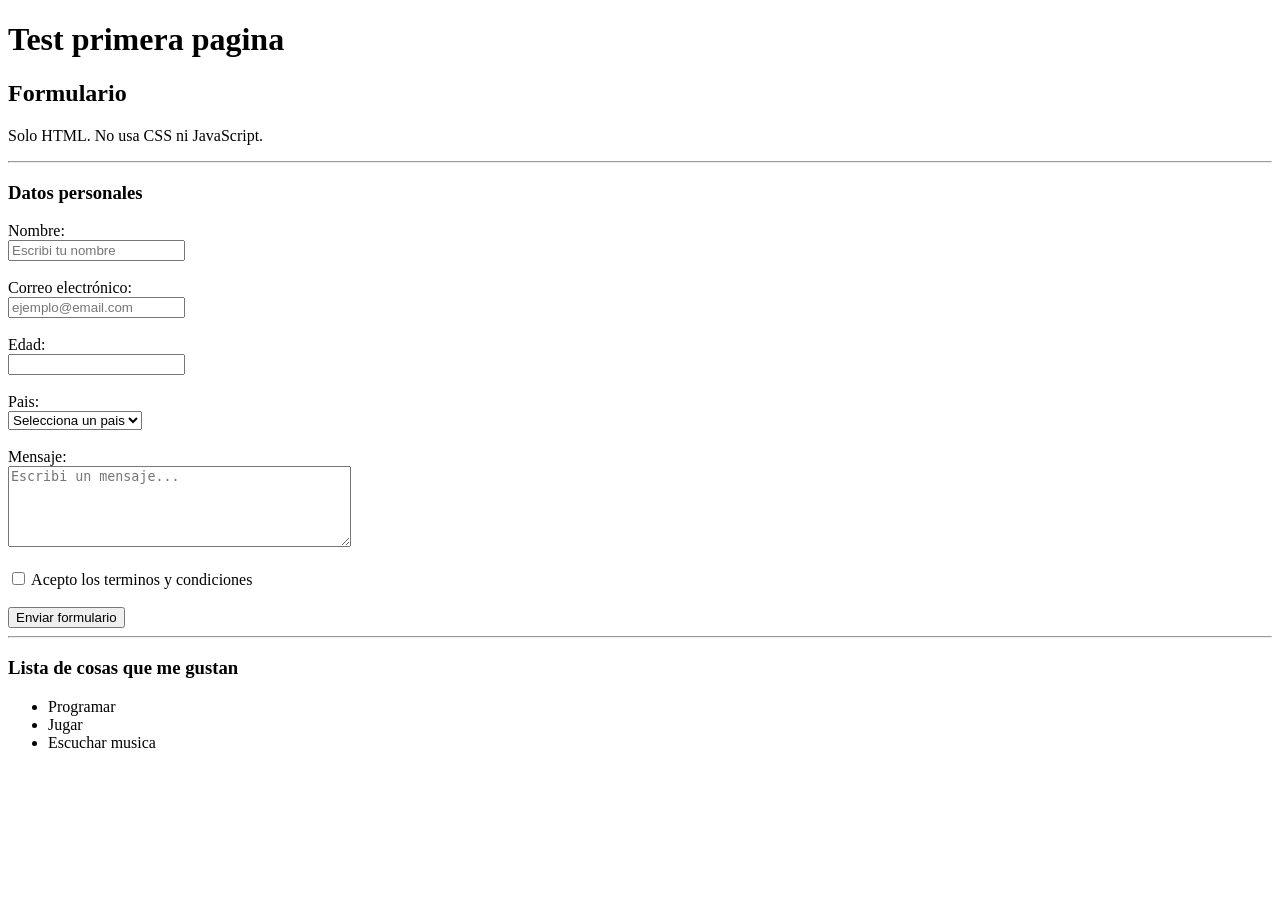
==== index.html @ bd09adb6 "add index.html" ====
<!DOCTYPE html>
<html lang="es">
<head>
    <meta charset="UTF-8">
    <title>Mi pagina HTML</title>
</head>

<body>

    <h1>Test primera pagina</h1>

    <h2>Formulario</h2>

    <p>
        Solo HTML.
        No usa CSS ni JavaScript.
    </p>

    <hr>

    <h3>Datos personales</h3>

    <form>

        <label for="nombre">Nombre:</label>
        <br>
        <input type="text" id="nombre" name="nombre" placeholder="Escribi tu nombre">

        <br><br>

        <label for="email">Correo electrónico:</label>
        <br>
        <input type="email" id="email" name="email" placeholder="ejemplo@email.com">

        <br><br>

        <label for="edad">Edad:</label>
        <br>
        <input type="number" id="edad" name="edad">

        <br><br>

        <label for="pais">Pais:</label>
        <br>
        <select id="pais" name="pais">
            <option value="">Selecciona un pais</option>
            <option value="argentina">Argentina</option>
            <option value="uruguay">Uruguay</option>
            <option value="chile">Chile</option>
            <option value="brasil">Brasil</option>
        </select>

        <br><br>

        <label for="mensaje">Mensaje:</label>
        <br>
        <textarea id="mensaje" name="mensaje" rows="5" cols="40"
                  placeholder="Escribi un mensaje..."></textarea>

        <br><br>

        <label>
            <input type="checkbox" name="terminos">
            Acepto los terminos y condiciones
        </label>

        <br><br>

        <button type="submit">Enviar formulario</button>

    </form>

    <hr>

    <h3>Lista de cosas que me gustan</h3>

    <ul>
        <li>Programar</li>
        <li>Jugar</li>
        <li>Escuchar musica</li>
    </ul>

</body>
</html>
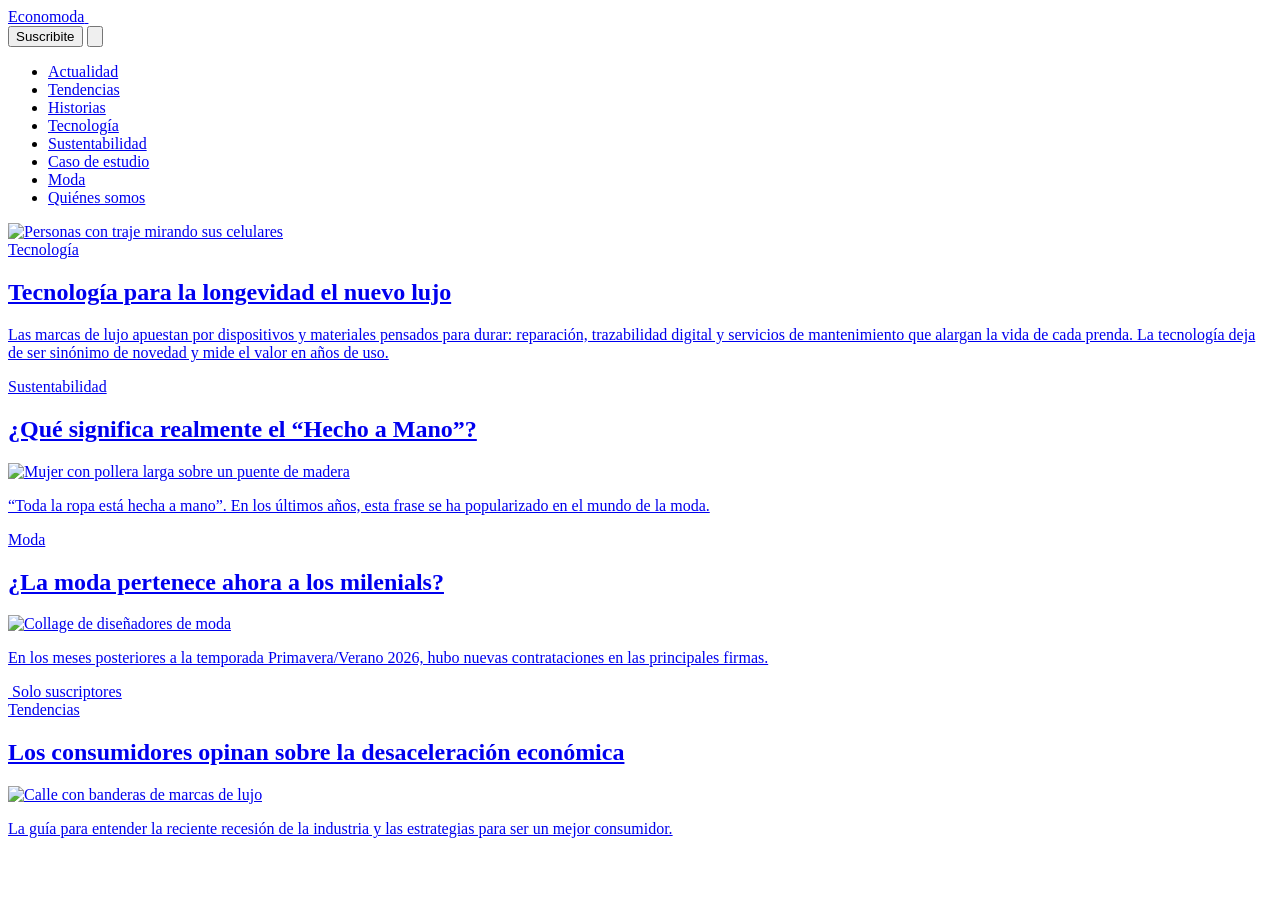
==== commit a7b42b46: "Update index.html" ====
--- a/index.html
+++ b/index.html
@@ -1,84 +1,171 @@
 <!DOCTYPE html>
 <html lang="es">
 <head>
-    <meta charset="UTF-8">
-    <title>Mi pagina HTML</title>
+  <!-- ============================================================
+       CONFIGURACIÓN BÁSICA DE LA PÁGINA
+       ============================================================ -->
+  <meta charset="UTF-8">
+  <!-- Este meta es CLAVE para que la versión mobile se vea bien -->
+  <meta name="viewport" content="width=device-width, initial-scale=1.0">
+  <title>Economoda</title>
+
+  <!-- Tipografía Poppins (Google Fonts): 400 regular, 600 semibold, 700 bold -->
+  <link rel="preconnect" href="https://fonts.googleapis.com">
+  <link rel="preconnect" href="https://fonts.gstatic.com" crossorigin>
+  <link href="https://fonts.googleapis.com/css2?family=Poppins:wght@400;600;700&display=swap" rel="stylesheet">
+
+  <!-- Hoja de estilos -->
+  <link rel="stylesheet" href="css/styles.css">
 </head>
-
 <body>
 
-    <h1>Test primera pagina</h1>
+  <!-- Contenedor general: en desktop se centra y limita el ancho -->
+  <div class="pagina">
 
-    <h2>Formulario</h2>
+    <!-- ============================================================
+         1. HEADER (logo + botón Suscribite + ícono de usuario)
+         ============================================================ -->
+    <header class="header">
+      <!-- Logo: texto "Economoda" + ícono del logo -->
+      <a href="#" class="logo" aria-label="Economoda, ir al inicio">
+        <span class="logo__texto">Economoda</span>
+        <img class="logo__icono" src="img/logo-grande-blanco.png" alt="">
+      </a>
 
-    <p>
-        Solo HTML.
-        No usa CSS ni JavaScript.
-    </p>
+      <!-- Acciones de la derecha: suscripción y perfil -->
+      <div class="header__acciones">
+        <button class="boton-suscribite" type="button" data-abrir-modal>Suscribite</button>
+        <button class="boton-usuario" type="button" aria-label="Mi cuenta" data-abrir-modal>
+          <img src="img/persona.png" alt="">
+        </button>
+      </div>
+    </header>
 
-    <hr>
+    <!-- ============================================================
+         2. NAVEGACIÓN (menú de secciones)
+         En mobile se desplaza horizontalmente; en desktop se reparte.
+         ============================================================ -->
+    <nav class="menu" aria-label="Secciones">
+      <ul class="menu__lista">
+        <li><a href="#" class="menu__link menu__link--activo">Actualidad</a></li>
+        <li><a href="#" class="menu__link">Tendencias</a></li>
+        <li><a href="#" class="menu__link">Historias</a></li>
+        <li><a href="#" class="menu__link">Tecnología</a></li>
+        <li><a href="#" class="menu__link">Sustentabilidad</a></li>
+        <li><a href="#" class="menu__link">Caso de estudio</a></li>
+        <li><a href="#" class="menu__link">Moda</a></li>
+        <li><a href="#" class="menu__link">Quiénes somos</a></li>
+      </ul>
+    </nav>
 
-    <h3>Datos personales</h3>
+    <!-- ============================================================
+         3. CONTENIDO PRINCIPAL
+         Mobile: nota principal arriba y notas apiladas debajo.
+         Desktop: nota principal a la izquierda, notas a la derecha.
+         ============================================================ -->
+    <main class="contenido">
 
-    <form>
+      <!-- ---------- 3.1 NOTA PRINCIPAL (portada) ---------- -->
+      <article class="portada">
+        <a href="#" class="portada__enlace">
+          <img class="portada__foto" src="img/foto-portada-principal.jpg"
+               alt="Personas con traje mirando sus celulares">
 
-        <label for="nombre">Nombre:</label>
-        <br>
-        <input type="text" id="nombre" name="nombre" placeholder="Escribi tu nombre">
+          <!-- Texto de la nota principal (en mobile va SOBRE la foto) -->
+          <div class="portada__texto">
+            <span class="portada__seccion">Tecnología</span>
+            <h1 class="portada__titulo">Tecnología para la longevidad el nuevo lujo</h1>
+            <!-- Párrafo: máximo 4 líneas (se ve solo en desktop) -->
+            <p class="parrafo">
+              Las marcas de lujo apuestan por dispositivos y materiales pensados para durar:
+              reparación, trazabilidad digital y servicios de mantenimiento que alargan la vida
+              de cada prenda. La tecnología deja de ser sinónimo de novedad y mide el valor
+              en años de uso.
+            </p>
+          </div>
+        </a>
+      </article>
 
-        <br><br>
+      <!-- ---------- 3.2 LISTA DE NOTAS ---------- -->
+      <section class="notas" aria-label="Más notas">
 
-        <label for="email">Correo electrónico:</label>
-        <br>
-        <input type="email" id="email" name="email" placeholder="ejemplo@email.com">
+        <!-- Nota 1 -->
+        <article class="nota">
+          <a href="#" class="nota__enlace">
+            <span class="nota__seccion">Sustentabilidad</span>
+            <h2 class="nota__titulo">¿Qué significa realmente el “Hecho a Mano”?</h2>
+            <div class="nota__cuerpo">
+              <img class="nota__foto" src="img/foto-nota1.jpg" alt="Mujer con pollera larga sobre un puente de madera">
+              <!-- Bajada: 3 líneas -->
+              <p class="bajada">
+                “Toda la ropa está hecha a mano”. En los últimos años, esta frase se ha
+                popularizado en el mundo de la moda.
+              </p>
+            </div>
+          </a>
+        </article>
 
-        <br><br>
+        <!-- Nota 2 (exclusiva para suscriptores) -->
+        <article class="nota nota--premium">
+          <a href="#" class="nota__enlace" data-nota-premium>
+            <span class="nota__seccion">Moda</span>
+            <h2 class="nota__titulo">¿La moda pertenece ahora a los milenials?</h2>
+            <div class="nota__cuerpo">
+              <img class="nota__foto" src="img/foto-nota2.jpg" alt="Collage de diseñadores de moda">
+              <p class="bajada">
+                En los meses posteriores a la temporada Primavera/Verano 2026, hubo nuevas
+                contrataciones en las principales firmas.
+              </p>
+            </div>
+            <!-- Etiqueta "Solo suscriptores" con estrella -->
+            <span class="etiqueta-premium">
+              <img src="img/estrella-suscripcion.png" alt="">
+              Solo suscriptores
+            </span>
+          </a>
+        </article>
 
-        <label for="edad">Edad:</label>
-        <br>
-        <input type="number" id="edad" name="edad">
+        <!-- Nota 3 -->
+        <article class="nota">
+          <a href="#" class="nota__enlace">
+            <span class="nota__seccion">Tendencias</span>
+            <h2 class="nota__titulo">Los consumidores opinan sobre la desaceleración económica</h2>
+            <div class="nota__cuerpo">
+              <img class="nota__foto" src="img/foto-nota3.jpg" alt="Calle con banderas de marcas de lujo">
+              <p class="bajada">
+                La guía para entender la reciente recesión de la industria y las estrategias
+                para ser un mejor consumidor.
+              </p>
+            </div>
+          </a>
+        </article>
 
-        <br><br>
+        <!-- Publicidad (opcional: se puede borrar este bloque) 
+        <aside class="publicidad" aria-label="Publicidad">
+          <span class="publicidad__etiqueta">Publicidad</span>
+          <img src="img/publicidad1.png" alt="Publicidad: BAFWEEK, Buenos Aires Fashion Week">
+        </aside> -->
 
-        <label for="pais">Pais:</label>
-        <br>
-        <select id="pais" name="pais">
-            <option value="">Selecciona un pais</option>
-            <option value="argentina">Argentina</option>
-            <option value="uruguay">Uruguay</option>
-            <option value="chile">Chile</option>
-            <option value="brasil">Brasil</option>
-        </select>
+      </section>
+    </main>
+  </div>
 
-        <br><br>
+  <!-- ============================================================
+       4. VENTANA (MODAL) DE SUSCRIPCIÓN
+       Se abre con "Suscribite", con el ícono de usuario
+       o al tocar una nota "Solo suscriptores".
+       ============================================================ -->
+  <div class="modal" id="modal" hidden>
+    <div class="modal__caja" role="dialog" aria-modal="true" aria-labelledby="modal-titulo">
+      <button class="modal__cerrar" type="button" aria-label="Cerrar" data-cerrar-modal>&times;</button>
+      <img class="modal__logo" src="img/logo-largo-negro.png" alt="Economoda">
+      <h2 id="modal-titulo" class="modal__titulo">Suscribite a Economoda</h2>
+      <p class="modal__texto">Accedé a todas las notas exclusivas para suscriptores.</p>
+      <button class="modal__boton" type="button" data-cerrar-modal>Quiero suscribirme</button>
+    </div>
+  </div>
 
-        <label for="mensaje">Mensaje:</label>
-        <br>
-        <textarea id="mensaje" name="mensaje" rows="5" cols="40"
-                  placeholder="Escribi un mensaje..."></textarea>
-
-        <br><br>
-
-        <label>
-            <input type="checkbox" name="terminos">
-            Acepto los terminos y condiciones
-        </label>
-
-        <br><br>
-
-        <button type="submit">Enviar formulario</button>
-
-    </form>
-
-    <hr>
-
-    <h3>Lista de cosas que me gustan</h3>
-
-    <ul>
-        <li>Programar</li>
-        <li>Jugar</li>
-        <li>Escuchar musica</li>
-    </ul>
-
+  <!-- Lógica de la página -->
+  <script src="js/main.js"></script>
 </body>
 </html>
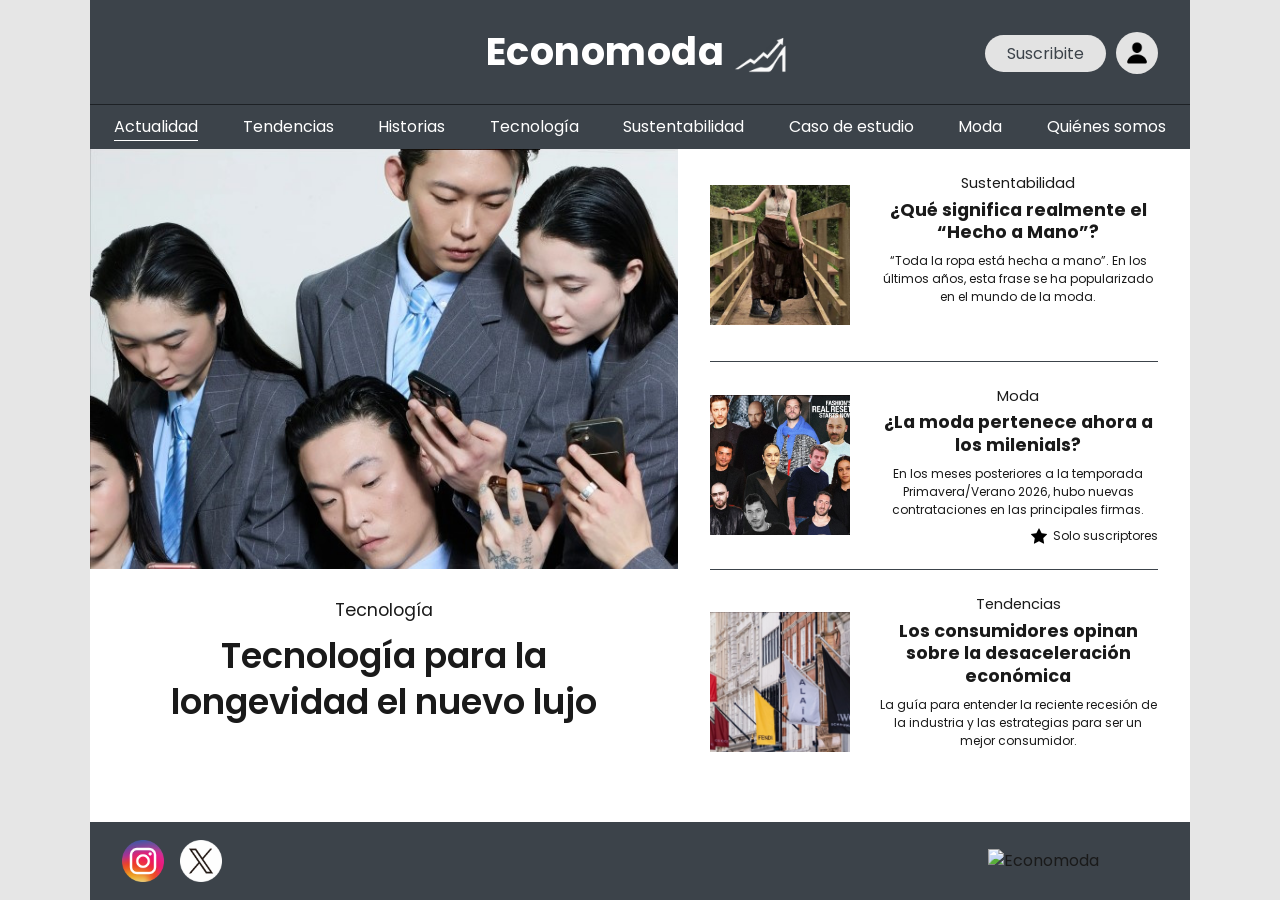
==== commit b0b15763: "Update index.html" ====
--- a/index.html
+++ b/index.html
@@ -35,7 +35,7 @@
       <!-- Acciones de la derecha: suscripción y perfil -->
       <div class="header__acciones">
         <button class="boton-suscribite" type="button" data-abrir-modal>Suscribite</button>
-        <button class="boton-usuario" type="button" aria-label="Mi cuenta" data-abrir-modal>
+        <button class="boton-usuario" type="button" aria-label="Mi cuenta" data-abrir-login>
           <img src="img/persona.png" alt="">
         </button>
       </div>
@@ -75,12 +75,6 @@
           <div class="portada__texto">
             <span class="portada__seccion">Tecnología</span>
             <h1 class="portada__titulo">Tecnología para la longevidad el nuevo lujo</h1>
-            <!-- Párrafo: máximo 4 líneas (se ve solo en desktop) -->
-            <p class="parrafo">
-              Las marcas de lujo apuestan por dispositivos y materiales pensados para durar:
-              reparación, trazabilidad digital y servicios de mantenimiento que alargan la vida
-              de cada prenda. La tecnología deja de ser sinónimo de novedad y mide el valor
-              en años de uso.
             </p>
           </div>
         </a>
@@ -148,6 +142,28 @@
 
       </section>
     </main>
+
+    <!-- ============================================================
+         3.3 FOOTER (redes sociales a la izquierda + logo a la derecha)
+         ============================================================ -->
+    <footer class="footer">
+      <!-- Redes sociales -->
+      <ul class="footer__redes">
+        <li>
+          <a href="#" class="footer__red" aria-label="Instagram de Economoda">
+            <img src="img/logo-instagram.png" alt="Instagram">
+          </a>
+        </li>
+        <li>
+          <a href="#" class="footer__red" aria-label="X (Twitter) de Economoda">
+            <img src="img/logo-x.png" alt="X">
+          </a>
+        </li>
+      </ul>
+
+      <!-- Logo de Economoda (versión blanca) -->
+      <img class="footer__logo" src="img/logo-footer.png" alt="Economoda">
+    </footer>
   </div>
 
   <!-- ============================================================
@@ -165,6 +181,40 @@
     </div>
   </div>
 
+  <!-- ============================================================
+       5. VENTANA (MODAL) DE LOGIN
+       Se abre con el ícono de usuario del header.
+       Se cierra con la X, tocando afuera o con la tecla Escape.
+       ============================================================ -->
+  <div class="modal" id="modal-login" hidden>
+    <div class="modal__caja modal__caja--login" role="dialog" aria-modal="true" aria-labelledby="login-titulo">
+      <!-- Botón X para cerrar -->
+      <button class="modal__cerrar" type="button" aria-label="Cerrar" data-cerrar-modal>&times;</button>
+
+      <!-- Logo (ícono blanco) -->
+      <img class="login__logo" src="img/logo-grande-blanco.png" alt="Economoda">
+
+      <!-- Formulario de ingreso -->
+      <form class="login__form" id="form-login" novalidate>
+        <p id="login-titulo" class="login__texto">Para continuar, ingresá con tu cuenta</p>
+
+        <!-- Campo de correo -->
+        <label class="login__label" for="login-correo">Correo electrónico</label>
+        <input class="login__input" type="email" id="login-correo" name="correo"
+               placeholder="correo electrónico*" autocomplete="email" required>
+
+        <!-- Mensaje de error (lo muestra el JS si el correo no es válido) -->
+        <p class="login__error" id="login-error" hidden>Ingresá un correo electrónico válido.</p>
+
+        <!-- Botón continuar -->
+        <button class="login__boton" type="submit">Continuar</button>
+
+        <!-- Link a registro -->
+        <p class="login__registro">¿No tenés una cuenta? <a href="#" data-registro>Registrate</a></p>
+      </form>
+    </div>
+  </div>
+
   <!-- Lógica de la página -->
   <script src="js/main.js"></script>
 </body>
--- a/css/styles.css
+++ b/css/styles.css
@@ -0,0 +1,774 @@
+/* ==========================================================
+   ECONOMODA - HOJA DE ESTILOS
+   Enfoque MOBILE FIRST: los estilos base son para celular y
+   luego se agregan @media (min-width) para tablet y desktop.
+   ========================================================== */
+
+
+/* ==========================================================
+   1. VARIABLES (colores, tipografía, medidas)
+   Cambiando acá se actualiza toda la página.
+   ========================================================== */
+:root {
+  --color-principal: #3c434a;   /* azul oscuro de la marca */
+  --color-texto: #1a1a1a;
+  --color-fondo: #ffffff;
+  --color-gris-fondo: #e6e6e6;  /* fondo exterior (alrededor de la página) */
+  --color-linea: #3c434a;
+
+  --fuente: "Poppins", sans-serif;
+  --peso-regular: 400;
+  --peso-semibold: 600;
+  --peso-bold: 700;
+
+  --espacio: 16px;              /* margen lateral en mobile */
+}
+
+
+/* ==========================================================
+   2. RESET Y ESTILOS GENERALES
+   ========================================================== */
+*,
+*::before,
+*::after {
+  box-sizing: border-box;
+  margin: 0;
+  padding: 0;
+}
+
+body {
+  font-family: var(--fuente);
+  font-weight: var(--peso-regular);   /* texto normal en regular */
+  color: var(--color-texto);
+  background: var(--color-gris-fondo);
+  line-height: 1.5;
+}
+
+a {
+  color: inherit;
+  text-decoration: none;
+}
+
+ul {
+  list-style: none;
+}
+
+img {
+  display: block;
+  max-width: 100%;
+}
+
+button {
+  font-family: inherit;
+  cursor: pointer;
+}
+
+/* Los títulos van en bold */
+h1, h2, h3 {
+  font-weight: var(--peso-bold);
+}
+
+/* Contenedor general de la página */
+.pagina {
+  display: flex;               /* columna: permite que el footer quede siempre abajo */
+  flex-direction: column;
+  max-width: 1100px;
+  margin: 0 auto;
+  background: var(--color-fondo);
+  min-height: 100vh;
+}
+
+.contenido {
+  flex: 1;                     /* el contenido ocupa el espacio libre y empuja el footer */
+}
+
+/* Elementos que solo se ven en desktop (en mobile se ocultan) */
+.solo-desktop {
+  display: none;
+}
+
+
+/* ==========================================================
+   3. HEADER (logo + suscribite + usuario)
+   ========================================================== */
+.header {
+  display: flex;
+  align-items: center;
+  justify-content: space-between;
+  padding: 18px var(--espacio);
+  background: var(--color-principal);
+  color: #fff;
+}
+
+/* Logo */
+.logo {
+  display: flex;
+  align-items: center;
+  gap: 6px;
+}
+
+.logo__texto {
+  font-size: 1.6rem;
+  font-weight: var(--peso-bold);
+  letter-spacing: 0.5px;
+}
+
+.logo__icono {
+  width: 34px;
+  height: 34px;
+  object-fit: contain;
+  padding: 2px;
+}
+
+/* Contenedor de botones de la derecha */
+.header__acciones {
+  display: flex;
+  align-items: center;
+  gap: 14px;
+}
+
+/* Botón "Suscribite" (pastilla gris clara) */
+.boton-suscribite {
+  background: #e3e3e3;
+  color: var(--color-principal);
+  border: none;
+  border-radius: 20px;
+  padding: 3px 14px;
+  font-size: 0.8rem;
+  font-weight: var(--peso-regular);
+  transition: background 0.2s;
+}
+
+.boton-suscribite:hover {
+  background: #fff;
+}
+
+/* Botón de usuario / iniciar sesión: círculo gris claro (igual que "Suscribite") */
+.boton-usuario {
+  display: flex;
+  align-items: center;
+  justify-content: center;
+  width: 30px;
+  height: 30px;
+  padding: 6px;                /* deja aire entre el círculo y el ícono */
+  border: none;
+  border-radius: 50%;          /* lo vuelve circular */
+  background: #e3e3e3;
+  transition: background 0.2s;
+}
+
+/* Al pasar el mouse se vuelve blanco, como "Suscribite" */
+.boton-usuario:hover {
+  background: #fff;
+}
+
+.boton-usuario img {
+  width: 100%;
+  height: 100%;
+}
+
+
+/* ==========================================================
+   4. MENÚ DE NAVEGACIÓN
+   En mobile: una sola fila con scroll horizontal.
+   ========================================================== */
+.menu {
+  background: var(--color-principal);
+  border-top: 1px solid #1d2125;
+  overflow-x: auto;
+  -webkit-overflow-scrolling: touch;
+  scrollbar-width: none;           /* oculta la barra de scroll en Firefox */
+}
+
+.menu::-webkit-scrollbar {
+  display: none;                   /* oculta la barra de scroll en Chrome/Safari */
+}
+
+.menu__lista {
+  display: flex;
+  gap: 18px;
+  padding: 8px var(--espacio);
+  width: max-content;              /* permite que la lista sea más ancha que la pantalla */
+  min-width: 100%;
+}
+
+.menu__link {
+  color: #fff;
+  font-size: 0.8rem;
+  font-weight: var(--peso-regular);
+  white-space: nowrap;
+  padding-bottom: 2px;
+  border-bottom: 1px solid transparent;
+  transition: border-color 0.2s;
+}
+
+.menu__link:hover {
+  border-color: rgba(255, 255, 255, 0.6);
+}
+
+/* Sección activa: subrayada */
+.menu__link--activo {
+  border-color: #fff;
+}
+
+
+/* ==========================================================
+   5. NOTA PRINCIPAL (PORTADA)
+   Mobile: el texto va SOBRE la foto.
+   ========================================================== */
+.portada__enlace {
+  position: relative;
+  display: block;
+}
+
+.portada__foto {
+  width: 100%;
+  height: 330px;
+  object-fit: cover;
+  object-position: center top;
+}
+
+/* Texto sobre la foto (degradé oscuro abajo para que se lea) */
+.portada__texto {
+  position: absolute;
+  inset: auto 0 0 0;
+  padding: 70px var(--espacio) 26px;
+  text-align: center;
+  color: #fff;
+  background: linear-gradient(to top, rgba(0, 0, 0, 0.65), transparent);
+}
+
+/* Nombre de la sección: regular */
+.portada__seccion {
+  display: block;
+  font-size: 0.9rem;
+  font-weight: var(--peso-regular);
+  margin-bottom: 6px;
+}
+
+/* Título de la nota principal sobre la foto: SEMIBOLD */
+.portada__titulo {
+  font-size: 1.35rem;
+  font-weight: var(--peso-semibold);
+  line-height: 1.3;
+}
+
+/* El párrafo de la portada solo se muestra en desktop */
+.portada .parrafo {
+  display: none;
+}
+
+
+/* ==========================================================
+   6. PÁRRAFO Y BAJADA (límite de líneas)
+   ========================================================== */
+
+/* Bajada: máximo 3 líneas (el resto se corta con "...") */
+.bajada {
+  font-size: 0.72rem;
+  line-height: 1.5;
+  display: -webkit-box;
+  -webkit-line-clamp: 3;
+  line-clamp: 3;
+  -webkit-box-orient: vertical;
+  overflow: hidden;
+}
+
+/* Párrafo: máximo 4 líneas */
+.parrafo {
+  font-size: 0.85rem;
+  line-height: 1.6;
+  display: -webkit-box;
+  -webkit-line-clamp: 4;
+  line-clamp: 4;
+  -webkit-box-orient: vertical;
+  overflow: hidden;
+}
+
+
+/* ==========================================================
+   7. LISTA DE NOTAS
+   Cada nota usa grid para ordenar: sección, título, foto, bajada.
+   ========================================================== */
+.notas {
+  padding: 0 var(--espacio) 24px;
+}
+
+.nota {
+  padding: 18px 0;
+  border-bottom: 1px solid var(--color-linea);
+}
+
+.nota:last-of-type {
+  border-bottom: none;
+}
+
+/* Mobile:
+   sección (arriba, centrada)
+   título  (centrado)
+   foto + bajada (en una fila)
+   etiqueta premium (a la derecha) */
+.nota__enlace {
+  display: grid;
+  grid-template-columns: 72px 1fr;
+  grid-template-areas:
+    "seccion seccion"
+    "titulo  titulo"
+    "foto    bajada"
+    "premium premium";
+  column-gap: 14px;
+  align-items: center;
+  text-align: center;
+}
+
+/* .nota__cuerpo no genera caja propia: sus hijos (foto y bajada)
+   se acomodan directamente en la grilla de .nota__enlace */
+.nota__cuerpo {
+  display: contents;
+}
+
+.nota__seccion {
+  grid-area: seccion;
+  font-size: 0.85rem;
+  font-weight: var(--peso-regular);   /* nombres de sección en regular */
+  margin-bottom: 4px;
+}
+
+.nota__titulo {
+  grid-area: titulo;
+  font-size: 1rem;
+  line-height: 1.3;
+  margin-bottom: 10px;
+}
+
+.nota__foto {
+  grid-area: foto;
+  width: 72px;
+  height: 72px;
+  object-fit: cover;
+}
+
+.nota .bajada {
+  grid-area: bajada;
+}
+
+.nota__enlace:hover .nota__titulo {
+  text-decoration: underline;
+}
+
+/* Etiqueta "Solo suscriptores" */
+.etiqueta-premium {
+  grid-area: premium;
+  justify-self: end;
+  display: flex;
+  align-items: center;
+  gap: 6px;
+  margin-top: 8px;
+  font-size: 0.75rem;
+}
+
+.etiqueta-premium img {
+  width: 16px;
+  height: 16px;
+}
+
+
+/* ==========================================================
+   8. PUBLICIDAD
+   ========================================================== */
+.publicidad {
+  margin: 10px auto 0;
+  max-width: 300px;
+  text-align: center;
+}
+
+.publicidad__etiqueta {
+  display: block;
+  font-size: 0.65rem;
+  color: #777;
+  margin-bottom: 4px;
+}
+
+
+/* ==========================================================
+   8.b FOOTER
+   Mobile: redes a la izquierda y logo a la derecha, en una fila.
+   ========================================================== */
+.footer {
+  display: flex;
+  align-items: center;
+  justify-content: space-between;
+  padding: 14px var(--espacio);
+  background: var(--color-principal);
+}
+
+.footer__redes {
+  display: flex;
+  align-items: center;
+  gap: 12px;
+}
+
+/* Cada red es un botón con su imagen */
+.footer__red {
+  display: block;
+  width: 34px;
+  height: 34px;
+  transition: transform 0.2s, opacity 0.2s;
+}
+
+.footer__red:hover {
+  transform: scale(1.1);       /* se agranda un poco al pasar el mouse */
+  opacity: 0.85;
+}
+
+.footer__red img {
+  width: 100%;
+  height: 100%;
+  object-fit: contain;
+}
+
+.footer__logo {
+  width: 120px;
+}
+
+
+/* ==========================================================
+   9. MODAL DE SUSCRIPCIÓN
+   Oculto por defecto (atributo hidden); el JS lo muestra.
+   ========================================================== */
+.modal {
+  position: fixed;
+  inset: 0;
+  z-index: 100;
+  display: flex;
+  align-items: center;
+  justify-content: center;
+  padding: var(--espacio);
+  background: rgba(0, 0, 0, 0.6);
+}
+
+.modal[hidden] {
+  display: none;
+}
+
+.modal__caja {
+  position: relative;
+  width: 100%;
+  max-width: 360px;
+  padding: 32px 24px 28px;
+  text-align: center;
+  background: #fff;
+  border-radius: 8px;
+}
+
+.modal__cerrar {
+  position: absolute;
+  top: 8px;
+  right: 12px;
+  border: none;
+  background: none;
+  font-size: 1.8rem;
+  line-height: 1;
+  color: var(--color-principal);
+}
+
+.modal__logo {
+  width: 180px;
+  margin: 0 auto 12px;
+}
+
+.modal__titulo {
+  font-size: 1.1rem;
+  margin-bottom: 6px;
+}
+
+.modal__texto {
+  font-size: 0.85rem;
+  margin-bottom: 18px;
+}
+
+.modal__boton {
+  border: none;
+  border-radius: 20px;
+  padding: 10px 24px;
+  background: var(--color-principal);
+  color: #fff;
+  font-size: 0.85rem;
+}
+
+
+/* ==========================================================
+   9.b MODAL DE LOGIN (variante del modal, fondo azul oscuro)
+   Reutiliza .modal y .modal__cerrar; solo cambia la caja.
+   ========================================================== */
+.modal__caja--login {
+  max-width: 400px;
+  min-height: 480px;
+  padding: 56px 32px 40px;
+  background: var(--color-principal);
+  color: #d0d3d6;
+  text-align: left;
+  border-radius: 24;
+}
+
+/* La X en blanco para que se vea sobre el fondo oscuro */
+.modal__caja--login .modal__cerrar {
+  color: #fff;
+}
+
+/* Logo centrado arriba */
+.login__logo {
+  width: 130px;
+  margin: 0 auto 56px;
+}
+
+.login__texto {
+  font-size: 0.9rem;
+  font-weight: var(--peso-regular);
+  margin-bottom: 18px;
+  color: #ffffff;
+}
+
+/* El label solo lo leen los lectores de pantalla (el placeholder cumple su función visual) */
+.login__label {
+  position: absolute;
+  width: 1px;
+  height: 1px;
+  overflow: hidden;
+  clip: rect(0 0 0 0);
+  border-radius: 10px;
+}
+
+/* Campo de correo: transparente con borde gris claro */
+.login__input {
+  width: 100%;
+  padding: 12px 16px;
+  font-family: var(--fuente);
+  font-size: 0.85rem;
+  color: #fff;
+  background: transparent;
+  border: 1px solid #a9adb1;
+  border-radius: 10px;
+}
+
+.login__input::placeholder {
+  color: #c4c7ca;
+}
+
+.login__input:focus {
+  outline: 2px solid #fff;
+  outline-offset: 2px;
+}
+
+.login__error {
+  margin-top: 8px;
+  font-size: 0.75rem;
+  color: #ffb4b4;
+}
+
+/* Botón "Continuar": gris claro, texto negro en bold */
+.login__boton {
+  width: 100%;
+  margin-top: 18px;
+  padding: 10px;
+  font-family: var(--fuente);
+  font-size: 1.2rem;
+  font-weight: var(--peso-bold);
+  color: #000;
+  background: #d9d9d9;
+  border: none;
+  border-radius: 15px;
+  transition: background 0.2s;
+}
+
+.login__boton:hover {
+  background: #fff;
+}
+
+.login__registro {
+  margin-top: 14px;
+  font-size: 0.8rem;
+  color: #fff;
+}
+
+.login__registro a {
+  text-decoration: underline;
+}
+
+
+/* ==========================================================
+   10. TABLET Y DESKTOP (a partir de 768px)
+   Se redefinen solo las cosas que cambian respecto de mobile.
+   ========================================================== */
+@media (min-width: 768px) {
+	
+
+  .solo-desktop {
+    display: block;
+  }
+  
+  /* ----- Header: logo centrado, botones a la derecha ----- */
+  .header {
+    position: relative;
+    justify-content: center;
+    padding: 20px 32px;
+  }
+
+  .logo__texto {
+    font-size: 2.4rem;
+  }
+
+  .logo__icono {
+    width: 64px;
+    height: 64px;
+  }
+  
+  .boton-suscribite {
+	font-size: 1rem;        /* tamaño del texto (en mobile es 0.8rem) */
+	padding: 6px 22px;      /* alto y ancho de la pastilla */
+   }
+
+   .boton-usuario {
+	width: 42px;            /* tamaño del círculo (en mobile es 30px) */
+	height: 42px;
+	padding: 9px;           /* aire entre el círculo y el ícono */
+   }
+
+  .header__acciones {
+    position: absolute;
+    right: 32px;
+    top: 32px;
+	gap: 10px;              /* separación entre los dos botones */
+  }
+
+  /* ----- Menú: todas las secciones repartidas en la fila ----- */
+  .menu__lista {
+    justify-content: space-between;
+    width: 100%;
+    padding: 10px 24px;
+  }
+
+  .menu__link {
+    font-size: 1rem;
+  }
+  
+
+  /* Portada: el texto pasa DEBAJO de la foto, sin superponerse */
+  .portada__foto {
+    height: 420px;
+  }
+
+  .portada__texto {
+    position: static;
+    padding: 28px 32px;
+    color: var(--color-texto);
+    background: none;
+  }
+
+  .portada__seccion {
+    font-size: 1.1rem;
+  }
+
+  .portada__titulo {
+    font-size: 2.2rem;
+	margin-top: 10px;
+    margin-bottom: 0px;
+  }
+
+  /* El párrafo (máx. 4 líneas) aparece en desktop */
+  .portada .parrafo {
+    display: -webkit-box;
+    max-width: 520px;
+    margin: 0 auto;
+  }
+
+  /* Notas: foto grande a la izquierda y texto a la derecha */
+  .notas {
+    padding: 0 32px 24px;
+    max-width: 560px;      /* en tablet las notas no se estiran de más */
+    margin: 0 auto;
+  }
+
+  .nota {
+    padding: 24px 0;
+  }
+
+  .nota__enlace {
+    grid-template-columns: 140px 1fr;
+    grid-template-areas:
+      "foto seccion"
+      "foto titulo"
+      "foto bajada"
+      "foto premium";
+    column-gap: 28px;
+    align-content: center;
+  }
+
+  .nota__foto {
+    width: 140px;
+    height: 140px;
+  }
+
+  .nota__seccion {
+    align-self: end;
+    font-size: 0.9rem;
+  }
+
+  .nota__titulo {
+    font-size: 1.1rem;
+    margin-bottom: 8px;
+    align-self: start;
+  }
+
+  .bajada {
+    font-size: 0.75rem;
+  }
+
+  .etiqueta-premium {
+    align-self: start;
+  }
+}
+
+
+/* ==========================================================
+   11. DESKTOP GRANDE (a partir de 1000px)
+   Portada a la izquierda y notas a la derecha (2 columnas).
+   Entre 768px y 999px queda en 1 columna (portada arriba, notas abajo).
+   ========================================================== */
+@media (min-width: 1000px) {
+  .contenido {
+    display: grid;
+    grid-template-columns: 1.15fr 1fr;
+    align-items: start;
+  }
+  
+
+
+  .notas {
+    max-width: none;
+    margin: 0;
+  }
+}
+
+
+/* ==========================================================
+   12. FOOTER EN TABLET Y DESKTOP (a partir de 768px)
+   ========================================================== */
+@media (min-width: 768px) {
+  .footer {
+    padding: 18px 32px;
+  }
+
+  .footer__red {
+    width: 42px;
+    height: 42px;
+  }
+
+  .footer__redes {
+    gap: 16px;
+  }
+
+  .footer__logo {
+    width: 170px;
+  }
+}
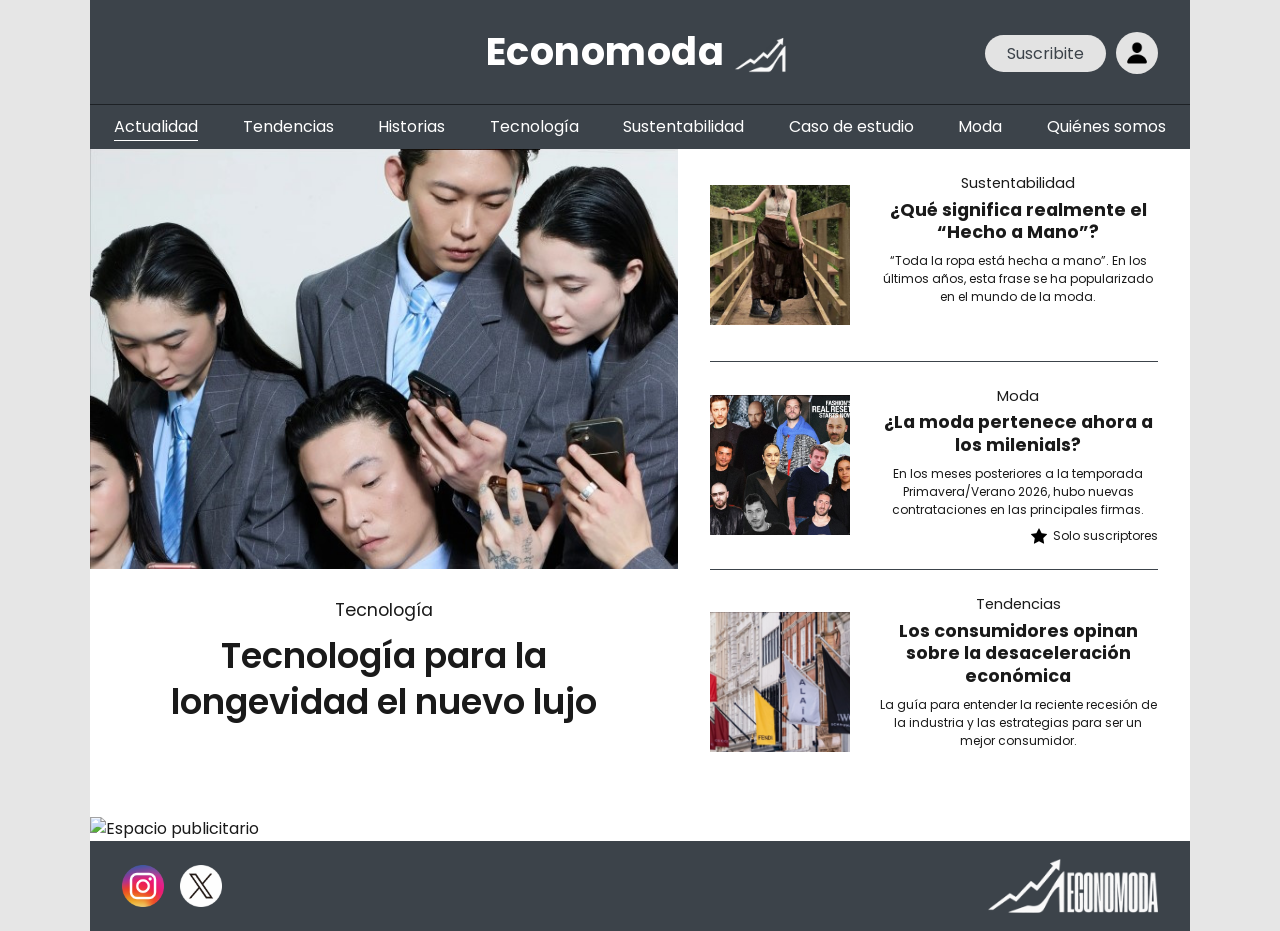
==== commit 293bd22e: "Update index.html Inicio" ====
--- a/index.html
+++ b/index.html
@@ -16,6 +16,9 @@
 
   <!-- Hoja de estilos -->
   <link rel="stylesheet" href="css/styles.css">
+  
+  <link rel="icon" type="image/png" href="img/logo-tab.png">
+  
 </head>
 <body>
 
@@ -54,7 +57,7 @@
         <li><a href="#" class="menu__link">Sustentabilidad</a></li>
         <li><a href="#" class="menu__link">Caso de estudio</a></li>
         <li><a href="#" class="menu__link">Moda</a></li>
-        <li><a href="#" class="menu__link">Quiénes somos</a></li>
+        <li><a href="quienes-somos/index.html" class="menu__link">Quiénes somos</a></li>
       </ul>
     </nav>
 
@@ -120,7 +123,7 @@
         </article>
 
         <!-- Nota 3 -->
-        <article class="nota">
+        <article class="nota" ID="nota3">
           <a href="#" class="nota__enlace">
             <span class="nota__seccion">Tendencias</span>
             <h2 class="nota__titulo">Los consumidores opinan sobre la desaceleración económica</h2>
@@ -141,16 +144,29 @@
         </aside> -->
 
       </section>
+
+      <!-- ---------- 3.3 BANNER DE PUBLICIDAD ----------
+           Va DENTRO de .contenido, después de la portada y las notas.
+           Ocupa todo el ancho (en desktop abarca las 2 columnas),
+           por eso no se pisa con nada y el footer queda justo debajo. -->
+      <aside class="banner" aria-label="Publicidad">
+        <picture>
+          <!-- Desktop/tablet (768px o más): banner horizontal -->
+          <source media="(min-width: 768px)" srcset="img/publicidad-banner-desktop.png">
+          <!-- Mobile: banner más alto, para que se vea bien en pantallas angostas -->
+          <img src="img/publicidad-banner-mobile.png" alt="Espacio publicitario">
+        </picture>
+      </aside>
     </main>
 
     <!-- ============================================================
-         3.3 FOOTER (redes sociales a la izquierda + logo a la derecha)
+         3.4 FOOTER (redes sociales a la izquierda + logo a la derecha)
          ============================================================ -->
     <footer class="footer">
       <!-- Redes sociales -->
       <ul class="footer__redes">
         <li>
-          <a href="#" class="footer__red" aria-label="Instagram de Economoda">
+          <a href="https://www.instagram.com/economoda__/" class="footer__red" aria-label="Instagram de Economoda" target="_blank" rel="noopener noreferrer">
             <img src="img/logo-instagram.png" alt="Instagram">
           </a>
         </li>
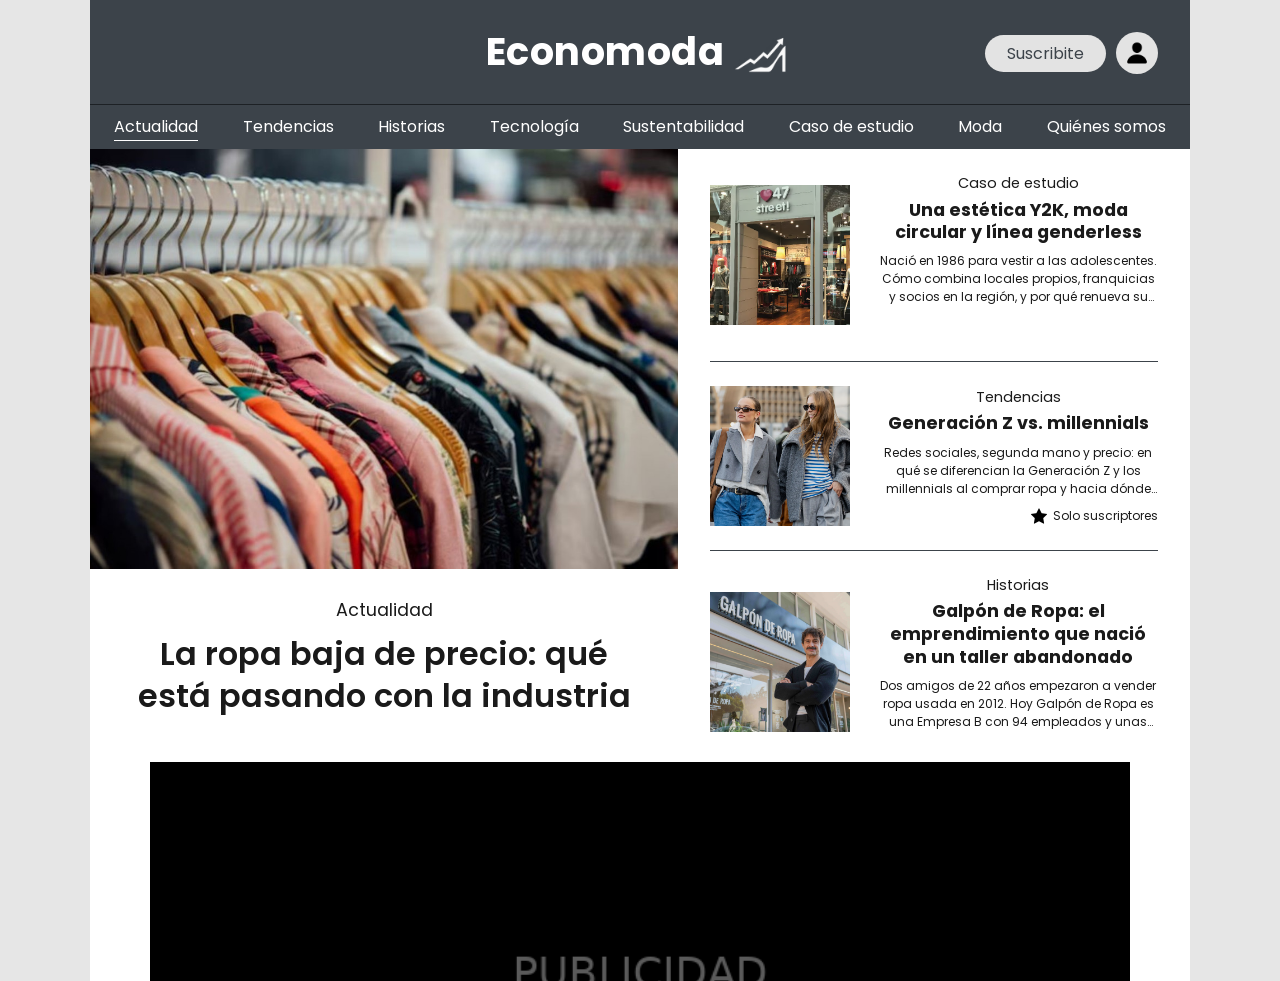
==== commit 5e0fd42c: "upload pagina de inicio" ====
--- a/index.html
+++ b/index.html
@@ -71,13 +71,13 @@
       <!-- ---------- 3.1 NOTA PRINCIPAL (portada) ---------- -->
       <article class="portada">
         <a href="#" class="portada__enlace">
-          <img class="portada__foto" src="img/foto-portada-principal.jpg"
-               alt="Personas con traje mirando sus celulares">
+          <img class="portada__foto" src="img/nota1.png"
+               alt="Camisas colgadas">
 
           <!-- Texto de la nota principal (en mobile va SOBRE la foto) -->
           <div class="portada__texto">
-            <span class="portada__seccion">Tecnología</span>
-            <h1 class="portada__titulo">Tecnología para la longevidad el nuevo lujo</h1>
+            <span class="portada__seccion">Actualidad</span>
+            <h1 class="portada__titulo">La ropa baja de precio: qué está pasando con la industria</h1>
             </p>
           </div>
         </a>
@@ -89,14 +89,14 @@
         <!-- Nota 1 -->
         <article class="nota">
           <a href="#" class="nota__enlace">
-            <span class="nota__seccion">Sustentabilidad</span>
-            <h2 class="nota__titulo">¿Qué significa realmente el “Hecho a Mano”?</h2>
+            <span class="nota__seccion">Caso de estudio</span>
+            <h2 class="nota__titulo">Una estética Y2K, moda circular y línea genderless</h2>
             <div class="nota__cuerpo">
-              <img class="nota__foto" src="img/foto-nota1.jpg" alt="Mujer con pollera larga sobre un puente de madera">
+              <img class="nota__foto" src="img/nota2inicio.png" alt="Vidriera de la tienda I Love 47">
               <!-- Bajada: 3 líneas -->
               <p class="bajada">
-                “Toda la ropa está hecha a mano”. En los últimos años, esta frase se ha
-                popularizado en el mundo de la moda.
+                Nació en 1986 para vestir a las adolescentes. Cómo combina locales propios,
+				franquicias y socios en la región, y por qué renueva su estética en cada temporada.
               </p>
             </div>
           </a>
@@ -105,13 +105,12 @@
         <!-- Nota 2 (exclusiva para suscriptores) -->
         <article class="nota nota--premium">
           <a href="#" class="nota__enlace" data-nota-premium>
-            <span class="nota__seccion">Moda</span>
-            <h2 class="nota__titulo">¿La moda pertenece ahora a los milenials?</h2>
+            <span class="nota__seccion">Tendencias</span>
+            <h2 class="nota__titulo">Generación Z vs. millennials</h2>
             <div class="nota__cuerpo">
-              <img class="nota__foto" src="img/foto-nota2.jpg" alt="Collage de diseñadores de moda">
+              <img class="nota__foto" src="img/nota5inicio.png" alt="2 mujeres paseando">
               <p class="bajada">
-                En los meses posteriores a la temporada Primavera/Verano 2026, hubo nuevas
-                contrataciones en las principales firmas.
+                Redes sociales, segunda mano y precio: en qué se diferencian la Generación Z y los millennials al comprar ropa y hacia dónde va la industria
               </p>
             </div>
             <!-- Etiqueta "Solo suscriptores" con estrella -->
@@ -125,13 +124,12 @@
         <!-- Nota 3 -->
         <article class="nota" ID="nota3">
           <a href="#" class="nota__enlace">
-            <span class="nota__seccion">Tendencias</span>
-            <h2 class="nota__titulo">Los consumidores opinan sobre la desaceleración económica</h2>
+            <span class="nota__seccion">Historias</span>
+            <h2 class="nota__titulo">Galpón de Ropa: el emprendimiento que nació en un taller abandonado</h2>
             <div class="nota__cuerpo">
-              <img class="nota__foto" src="img/foto-nota3.jpg" alt="Calle con banderas de marcas de lujo">
+              <img class="nota__foto" src="img/nota6inicio.png" alt="Hombre frente al local Galpon de Ropa">
               <p class="bajada">
-                La guía para entender la reciente recesión de la industria y las estrategias
-                para ser un mejor consumidor.
+                Dos amigos de 22 años empezaron a vender ropa usada en 2012. Hoy Galpón de Ropa es una Empresa B con 94 empleados y unas 40.000 prendas por mes.
               </p>
             </div>
           </a>
--- a/css/styles.css
+++ b/css/styles.css
@@ -391,6 +391,23 @@
 
 
 /* ==========================================================
+   8.a BANNER DE PUBLICIDAD
+   Está dentro de .contenido, debajo de la portada y las notas.
+   En desktop usa grid-column: 1 / -1 para ocupar las 2 columnas.
+   ========================================================== */
+.banner {
+  grid-column: 1 / -1;          /* abarca todas las columnas de la grilla */
+  padding: 8px var(--espacio) 28px;
+}
+
+.banner img {
+  width: 100%;
+  height: auto;
+  display: block;               /* evita el pequeño hueco debajo de la imagen */
+}
+
+
+/* ==========================================================
    8.b FOOTER
    Mobile: redes a la izquierda y logo a la derecha, en una fila.
    ========================================================== */
@@ -601,12 +618,11 @@
    Se redefinen solo las cosas que cambian respecto de mobile.
    ========================================================== */
 @media (min-width: 768px) {
-	
 
   .solo-desktop {
     display: block;
   }
-  
+
   /* ----- Header: logo centrado, botones a la derecha ----- */
   .header {
     position: relative;
@@ -651,7 +667,6 @@
   .menu__link {
     font-size: 1rem;
   }
-  
 
   /* Portada: el texto pasa DEBAJO de la foto, sin superponerse */
   .portada__foto {
@@ -670,11 +685,15 @@
   }
 
   .portada__titulo {
-    font-size: 2.2rem;
+    font-size: 2rem;
 	margin-top: 10px;
     margin-bottom: 0px;
   }
 
+  .portada__titulo:hover {
+	text-decoration: underline;
+  }
+  
   /* El párrafo (máx. 4 líneas) aparece en desktop */
   .portada .parrafo {
     display: -webkit-box;
@@ -684,11 +703,17 @@
 
   /* Notas: foto grande a la izquierda y texto a la derecha */
   .notas {
-    padding: 0 32px 24px;
+    padding: 0 32px 0px;
     max-width: 560px;      /* en tablet las notas no se estiran de más */
     margin: 0 auto;
   }
 
+
+  #nota3 {
+	padding-bottom: 0px; 
+  }
+  
+  
   .nota {
     padding: 24px 0;
   }
@@ -755,6 +780,10 @@
    12. FOOTER EN TABLET Y DESKTOP (a partir de 768px)
    ========================================================== */
 @media (min-width: 768px) {
+  .banner {
+    padding: 12px 60px 20px;    /* más aire a los costados en desktop */
+  }
+
   .footer {
     padding: 18px 32px;
   }
@@ -772,3 +801,80 @@
     width: 170px;
   }
 }
+
+
+/* ==========================================================
+   13. PÁGINA "QUIÉNES SOMOS"
+   Bloques de texto centrados: título, misión y visión.
+   Mobile first: lo de abajo es mobile; en desktop se agranda.
+   ========================================================== */
+
+/* En desktop .contenido es una grilla de 2 columnas (home);
+   acá necesitamos una sola columna, por eso se pisa con display: block */
+.contenido.contenido--institucional {
+  display: block;
+}
+
+.institucional {
+  max-width: 680px;
+  margin: 0 auto;
+  padding: 36px var(--espacio) 48px;
+  text-align: center;
+}
+
+.institucional__bloque + .institucional__bloque {
+  margin-top: 36px;             /* separación entre Quiénes somos, Misión y Visión */
+}
+
+/* Títulos en bold */
+.institucional__titulo,
+.institucional__subtitulo {
+  font-weight: var(--peso-bold);
+  line-height: 1.3;
+  margin-bottom: 16px;
+}
+
+.institucional__titulo {
+  font-size: 1.4rem;
+}
+
+.institucional__subtitulo {
+  font-size: 1.25rem;
+}
+
+/* Texto normal en regular */
+.institucional__texto {
+  font-size: 0.9rem;
+  font-weight: var(--peso-regular);
+  line-height: 1.7;
+}
+
+/* Tablet y desktop */
+@media (min-width: 768px) {
+  .institucional {
+    padding: 56px 32px 72px;
+  }
+
+  .institucional__bloque + .institucional__bloque {
+    margin-top: 48px;
+  }
+
+  .institucional__titulo {
+    font-size: 1.8rem;
+  }
+
+  .institucional__subtitulo {
+    font-size: 1.5rem;
+  }
+
+  .institucional__texto {
+    font-size: 1rem;
+  }
+  
+}
+
+/*sacar recuadro celeste de los botones*/
+a,
+ button {
+  -webkit-tap-highlight-color: transparent;
+}
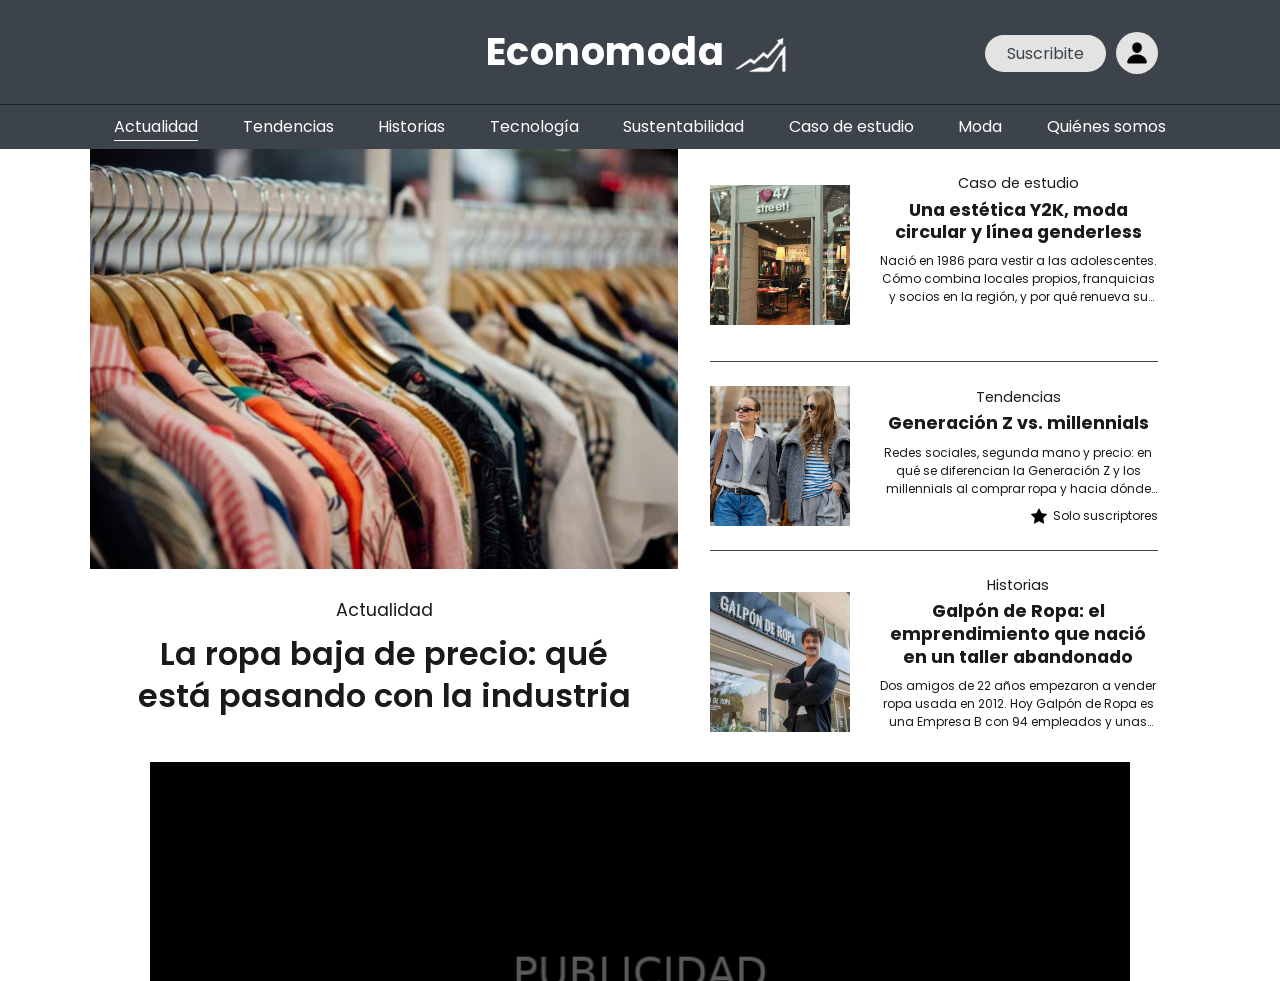
==== commit b3ad5879: "update v4.6" ====
--- a/index.html
+++ b/index.html
@@ -1,235 +1,236 @@
-<!DOCTYPE html>
-<html lang="es">
-<head>
-  <!-- ============================================================
-       CONFIGURACIÓN BÁSICA DE LA PÁGINA
-       ============================================================ -->
-  <meta charset="UTF-8">
-  <!-- Este meta es CLAVE para que la versión mobile se vea bien -->
-  <meta name="viewport" content="width=device-width, initial-scale=1.0">
-  <title>Economoda</title>
-
-  <!-- Tipografía Poppins (Google Fonts): 400 regular, 600 semibold, 700 bold -->
-  <link rel="preconnect" href="https://fonts.googleapis.com">
-  <link rel="preconnect" href="https://fonts.gstatic.com" crossorigin>
-  <link href="https://fonts.googleapis.com/css2?family=Poppins:wght@400;600;700&display=swap" rel="stylesheet">
-
-  <!-- Hoja de estilos -->
-  <link rel="stylesheet" href="css/styles.css">
-  
-  <link rel="icon" type="image/png" href="img/logo-tab.png">
-  
-</head>
-<body>
-
-  <!-- Contenedor general: en desktop se centra y limita el ancho -->
-  <div class="pagina">
-
-    <!-- ============================================================
-         1. HEADER (logo + botón Suscribite + ícono de usuario)
-         ============================================================ -->
-    <header class="header">
-      <!-- Logo: texto "Economoda" + ícono del logo -->
-      <a href="#" class="logo" aria-label="Economoda, ir al inicio">
-        <span class="logo__texto">Economoda</span>
-        <img class="logo__icono" src="img/logo-grande-blanco.png" alt="">
-      </a>
-
-      <!-- Acciones de la derecha: suscripción y perfil -->
-      <div class="header__acciones">
-        <button class="boton-suscribite" type="button" data-abrir-modal>Suscribite</button>
-        <button class="boton-usuario" type="button" aria-label="Mi cuenta" data-abrir-login>
-          <img src="img/persona.png" alt="">
-        </button>
-      </div>
-    </header>
-
-    <!-- ============================================================
-         2. NAVEGACIÓN (menú de secciones)
-         En mobile se desplaza horizontalmente; en desktop se reparte.
-         ============================================================ -->
-    <nav class="menu" aria-label="Secciones">
-      <ul class="menu__lista">
-        <li><a href="#" class="menu__link menu__link--activo">Actualidad</a></li>
-        <li><a href="#" class="menu__link">Tendencias</a></li>
-        <li><a href="#" class="menu__link">Historias</a></li>
-        <li><a href="#" class="menu__link">Tecnología</a></li>
-        <li><a href="#" class="menu__link">Sustentabilidad</a></li>
-        <li><a href="#" class="menu__link">Caso de estudio</a></li>
-        <li><a href="#" class="menu__link">Moda</a></li>
-        <li><a href="quienes-somos/index.html" class="menu__link">Quiénes somos</a></li>
-      </ul>
-    </nav>
-
-    <!-- ============================================================
-         3. CONTENIDO PRINCIPAL
-         Mobile: nota principal arriba y notas apiladas debajo.
-         Desktop: nota principal a la izquierda, notas a la derecha.
-         ============================================================ -->
-    <main class="contenido">
-
-      <!-- ---------- 3.1 NOTA PRINCIPAL (portada) ---------- -->
-      <article class="portada">
-        <a href="#" class="portada__enlace">
-          <img class="portada__foto" src="img/nota1.png"
-               alt="Camisas colgadas">
-
-          <!-- Texto de la nota principal (en mobile va SOBRE la foto) -->
-          <div class="portada__texto">
-            <span class="portada__seccion">Actualidad</span>
-            <h1 class="portada__titulo">La ropa baja de precio: qué está pasando con la industria</h1>
-            </p>
-          </div>
-        </a>
-      </article>
-
-      <!-- ---------- 3.2 LISTA DE NOTAS ---------- -->
-      <section class="notas" aria-label="Más notas">
-
-        <!-- Nota 1 -->
-        <article class="nota">
-          <a href="#" class="nota__enlace">
-            <span class="nota__seccion">Caso de estudio</span>
-            <h2 class="nota__titulo">Una estética Y2K, moda circular y línea genderless</h2>
-            <div class="nota__cuerpo">
-              <img class="nota__foto" src="img/nota2inicio.png" alt="Vidriera de la tienda I Love 47">
-              <!-- Bajada: 3 líneas -->
-              <p class="bajada">
-                Nació en 1986 para vestir a las adolescentes. Cómo combina locales propios,
-				franquicias y socios en la región, y por qué renueva su estética en cada temporada.
-              </p>
-            </div>
-          </a>
-        </article>
-
-        <!-- Nota 2 (exclusiva para suscriptores) -->
-        <article class="nota nota--premium">
-          <a href="#" class="nota__enlace" data-nota-premium>
-            <span class="nota__seccion">Tendencias</span>
-            <h2 class="nota__titulo">Generación Z vs. millennials</h2>
-            <div class="nota__cuerpo">
-              <img class="nota__foto" src="img/nota5inicio.png" alt="2 mujeres paseando">
-              <p class="bajada">
-                Redes sociales, segunda mano y precio: en qué se diferencian la Generación Z y los millennials al comprar ropa y hacia dónde va la industria
-              </p>
-            </div>
-            <!-- Etiqueta "Solo suscriptores" con estrella -->
-            <span class="etiqueta-premium">
-              <img src="img/estrella-suscripcion.png" alt="">
-              Solo suscriptores
-            </span>
-          </a>
-        </article>
-
-        <!-- Nota 3 -->
-        <article class="nota" ID="nota3">
-          <a href="#" class="nota__enlace">
-            <span class="nota__seccion">Historias</span>
-            <h2 class="nota__titulo">Galpón de Ropa: el emprendimiento que nació en un taller abandonado</h2>
-            <div class="nota__cuerpo">
-              <img class="nota__foto" src="img/nota6inicio.png" alt="Hombre frente al local Galpon de Ropa">
-              <p class="bajada">
-                Dos amigos de 22 años empezaron a vender ropa usada en 2012. Hoy Galpón de Ropa es una Empresa B con 94 empleados y unas 40.000 prendas por mes.
-              </p>
-            </div>
-          </a>
-        </article>
-
-        <!-- Publicidad (opcional: se puede borrar este bloque) 
-        <aside class="publicidad" aria-label="Publicidad">
-          <span class="publicidad__etiqueta">Publicidad</span>
-          <img src="img/publicidad1.png" alt="Publicidad: BAFWEEK, Buenos Aires Fashion Week">
-        </aside> -->
-
-      </section>
-
-      <!-- ---------- 3.3 BANNER DE PUBLICIDAD ----------
-           Va DENTRO de .contenido, después de la portada y las notas.
-           Ocupa todo el ancho (en desktop abarca las 2 columnas),
-           por eso no se pisa con nada y el footer queda justo debajo. -->
-      <aside class="banner" aria-label="Publicidad">
-        <picture>
-          <!-- Desktop/tablet (768px o más): banner horizontal -->
-          <source media="(min-width: 768px)" srcset="img/publicidad-banner-desktop.png">
-          <!-- Mobile: banner más alto, para que se vea bien en pantallas angostas -->
-          <img src="img/publicidad-banner-mobile.png" alt="Espacio publicitario">
-        </picture>
-      </aside>
-    </main>
-
-    <!-- ============================================================
-         3.4 FOOTER (redes sociales a la izquierda + logo a la derecha)
-         ============================================================ -->
-    <footer class="footer">
-      <!-- Redes sociales -->
-      <ul class="footer__redes">
-        <li>
-          <a href="https://www.instagram.com/economoda__/" class="footer__red" aria-label="Instagram de Economoda" target="_blank" rel="noopener noreferrer">
-            <img src="img/logo-instagram.png" alt="Instagram">
-          </a>
-        </li>
-        <li>
-          <a href="#" class="footer__red" aria-label="X (Twitter) de Economoda">
-            <img src="img/logo-x.png" alt="X">
-          </a>
-        </li>
-      </ul>
-
-      <!-- Logo de Economoda (versión blanca) -->
-      <img class="footer__logo" src="img/logo-footer.png" alt="Economoda">
-    </footer>
-  </div>
-
-  <!-- ============================================================
-       4. VENTANA (MODAL) DE SUSCRIPCIÓN
-       Se abre con "Suscribite", con el ícono de usuario
-       o al tocar una nota "Solo suscriptores".
-       ============================================================ -->
-  <div class="modal" id="modal" hidden>
-    <div class="modal__caja" role="dialog" aria-modal="true" aria-labelledby="modal-titulo">
-      <button class="modal__cerrar" type="button" aria-label="Cerrar" data-cerrar-modal>&times;</button>
-      <img class="modal__logo" src="img/logo-largo-negro.png" alt="Economoda">
-      <h2 id="modal-titulo" class="modal__titulo">Suscribite a Economoda</h2>
-      <p class="modal__texto">Accedé a todas las notas exclusivas para suscriptores.</p>
-      <button class="modal__boton" type="button" data-cerrar-modal>Quiero suscribirme</button>
-    </div>
-  </div>
-
-  <!-- ============================================================
-       5. VENTANA (MODAL) DE LOGIN
-       Se abre con el ícono de usuario del header.
-       Se cierra con la X, tocando afuera o con la tecla Escape.
-       ============================================================ -->
-  <div class="modal" id="modal-login" hidden>
-    <div class="modal__caja modal__caja--login" role="dialog" aria-modal="true" aria-labelledby="login-titulo">
-      <!-- Botón X para cerrar -->
-      <button class="modal__cerrar" type="button" aria-label="Cerrar" data-cerrar-modal>&times;</button>
-
-      <!-- Logo (ícono blanco) -->
-      <img class="login__logo" src="img/logo-grande-blanco.png" alt="Economoda">
-
-      <!-- Formulario de ingreso -->
-      <form class="login__form" id="form-login" novalidate>
-        <p id="login-titulo" class="login__texto">Para continuar, ingresá con tu cuenta</p>
-
-        <!-- Campo de correo -->
-        <label class="login__label" for="login-correo">Correo electrónico</label>
-        <input class="login__input" type="email" id="login-correo" name="correo"
-               placeholder="correo electrónico*" autocomplete="email" required>
-
-        <!-- Mensaje de error (lo muestra el JS si el correo no es válido) -->
-        <p class="login__error" id="login-error" hidden>Ingresá un correo electrónico válido.</p>
-
-        <!-- Botón continuar -->
-        <button class="login__boton" type="submit">Continuar</button>
-
-        <!-- Link a registro -->
-        <p class="login__registro">¿No tenés una cuenta? <a href="#" data-registro>Registrate</a></p>
-      </form>
-    </div>
-  </div>
-
-  <!-- Lógica de la página -->
-  <script src="js/main.js"></script>
-</body>
-</html>
+<!DOCTYPE html>
+<html lang="es">
+<head>
+  <!-- ============================================================
+       CONFIGURACIÓN BÁSICA DE LA PÁGINA
+       ============================================================ -->
+  <meta charset="UTF-8">
+  <!-- Este meta es CLAVE para que la versión mobile se vea bien -->
+  <meta name="viewport" content="width=device-width, initial-scale=1.0">
+  <title>Economoda</title>
+
+  <!-- Tipografía Poppins (Google Fonts): 400 regular, 600 semibold, 700 bold -->
+  <link rel="preconnect" href="https://fonts.googleapis.com">
+  <link rel="preconnect" href="https://fonts.gstatic.com" crossorigin>
+  <link href="https://fonts.googleapis.com/css2?family=Poppins:wght@400;600;700&display=swap" rel="stylesheet">
+
+  <!-- Hoja de estilos -->
+  <link rel="stylesheet" href="css/styles.css">
+  
+  <link rel="icon" type="image/png" href="img/logo-tab.png">
+  
+</head>
+<body>
+
+  <!-- Contenedor general: en desktop se centra y limita el ancho -->
+  <div class="pagina">
+
+    <!-- ============================================================
+         1. HEADER (logo + botón Suscribite + ícono de usuario)
+         ============================================================ -->
+    <header class="header">
+      <!-- Logo: texto "Economoda" + ícono del logo -->
+      <a href="#" class="logo" aria-label="Economoda, ir al inicio">
+        <span class="logo__texto">Economoda</span>
+        <img class="logo__icono" src="img/logo-grande-blanco.png" alt="">
+      </a>
+
+      <!-- Acciones de la derecha: suscripción y perfil -->
+      <div class="header__acciones">
+        <button class="boton-suscribite" type="button" data-abrir-modal>Suscribite</button>
+        <button class="boton-usuario" type="button" aria-label="Mi cuenta" data-abrir-login>
+          <img src="img/persona.png" alt="">
+        </button>
+      </div>
+    </header>
+
+    <!-- ============================================================
+         2. NAVEGACIÓN (menú de secciones)
+         En mobile se desplaza horizontalmente; en desktop se reparte.
+         La sección activa de cada página viene marcada en su HTML.
+         ============================================================ -->
+    <nav class="menu" aria-label="Secciones">
+      <ul class="menu__lista">
+        <li><a href="#" class="menu__link menu__link--activo">Actualidad</a></li>
+        <li><a href="tendencias/index.html" class="menu__link">Tendencias</a></li>
+        <li><a href="historias/index.html" class="menu__link">Historias</a></li>
+        <li><a href="tecnologia/index.html" class="menu__link">Tecnología</a></li>
+        <li><a href="sustentabilidad/index.html" class="menu__link">Sustentabilidad</a></li>
+        <li><a href="casos-de-estudio/index.html" class="menu__link">Caso de estudio</a></li>
+        <li><a href="moda/index.html" class="menu__link">Moda</a></li>
+        <li><a href="quienes-somos/index.html" class="menu__link">Quiénes somos</a></li>
+      </ul>
+    </nav>
+
+    <!-- ============================================================
+         3. CONTENIDO PRINCIPAL
+         Mobile: nota principal arriba y notas apiladas debajo.
+         Desktop: nota principal a la izquierda, notas a la derecha.
+         ============================================================ -->
+    <main class="contenido">
+
+      <!-- ---------- 3.1 NOTA PRINCIPAL (portada) ---------- -->
+      <article class="portada">
+        <a href="#" class="portada__enlace">
+          <img class="portada__foto" src="img/nota1.png"
+               alt="Camisas colgadas">
+
+          <!-- Texto de la nota principal (en mobile va SOBRE la foto) -->
+          <div class="portada__texto">
+            <span class="portada__seccion">Actualidad</span>
+            <h1 class="portada__titulo">La ropa baja de precio: qué está pasando con la industria</h1>
+            </p>
+          </div>
+        </a>
+      </article>
+
+      <!-- ---------- 3.2 LISTA DE NOTAS ---------- -->
+      <section class="notas" aria-label="Más notas">
+
+        <!-- Nota 1 -->
+        <article class="nota">
+          <a href="#" class="nota__enlace">
+            <span class="nota__seccion">Caso de estudio</span>
+            <h2 class="nota__titulo">Una estética Y2K, moda circular y línea genderless</h2>
+            <div class="nota__cuerpo">
+              <img class="nota__foto" src="img/nota2inicio.png" alt="Vidriera de la tienda I Love 47">
+              <!-- Bajada: 3 líneas -->
+              <p class="bajada">
+                Nació en 1986 para vestir a las adolescentes. Cómo combina locales propios,
+				franquicias y socios en la región, y por qué renueva su estética en cada temporada.
+              </p>
+            </div>
+          </a>
+        </article>
+
+        <!-- Nota 2 (exclusiva para suscriptores) -->
+        <article class="nota nota--premium">
+          <a href="#" class="nota__enlace" data-nota-premium>
+            <span class="nota__seccion">Tendencias</span>
+            <h2 class="nota__titulo">Generación Z vs. millennials</h2>
+            <div class="nota__cuerpo">
+              <img class="nota__foto" src="img/nota5inicio.png" alt="2 mujeres paseando">
+              <p class="bajada">
+                Redes sociales, segunda mano y precio: en qué se diferencian la Generación Z y los millennials al comprar ropa y hacia dónde va la industria
+              </p>
+            </div>
+            <!-- Etiqueta "Solo suscriptores" con estrella -->
+            <span class="etiqueta-premium">
+              <img src="img/estrella-suscripcion.png" alt="">
+              Solo suscriptores
+            </span>
+          </a>
+        </article>
+
+        <!-- Nota 3 -->
+        <article class="nota" ID="nota3">
+          <a href="#" class="nota__enlace">
+            <span class="nota__seccion">Historias</span>
+            <h2 class="nota__titulo">Galpón de Ropa: el emprendimiento que nació en un taller abandonado</h2>
+            <div class="nota__cuerpo">
+              <img class="nota__foto" src="img/nota6inicio.png" alt="Hombre frente al local Galpon de Ropa">
+              <p class="bajada">
+                Dos amigos de 22 años empezaron a vender ropa usada en 2012. Hoy Galpón de Ropa es una Empresa B con 94 empleados y unas 40.000 prendas por mes.
+              </p>
+            </div>
+          </a>
+        </article>
+
+        <!-- Publicidad (opcional: se puede borrar este bloque) 
+        <aside class="publicidad" aria-label="Publicidad">
+          <span class="publicidad__etiqueta">Publicidad</span>
+          <img src="img/publicidad1.png" alt="Publicidad: BAFWEEK, Buenos Aires Fashion Week">
+        </aside> -->
+
+      </section>
+
+      <!-- ---------- 3.3 BANNER DE PUBLICIDAD ----------
+           Va DENTRO de .contenido, después de la portada y las notas.
+           Ocupa todo el ancho (en desktop abarca las 2 columnas),
+           por eso no se pisa con nada y el footer queda justo debajo. -->
+      <aside class="banner" aria-label="Publicidad">
+        <picture>
+          <!-- Desktop/tablet (768px o más): banner horizontal -->
+          <source media="(min-width: 768px)" srcset="img/publicidad-banner-desktop.png">
+          <!-- Mobile: banner más alto, para que se vea bien en pantallas angostas -->
+          <img src="img/publicidad-banner-mobile.png" alt="Espacio publicitario">
+        </picture>
+      </aside>
+    </main>
+
+    <!-- ============================================================
+         3.4 FOOTER (redes sociales a la izquierda + logo a la derecha)
+         ============================================================ -->
+    <footer class="footer">
+      <!-- Redes sociales -->
+      <ul class="footer__redes">
+        <li>
+          <a href="https://www.instagram.com/economoda__/" class="footer__red" aria-label="Instagram de Economoda" target="_blank" rel="noopener noreferrer">
+            <img src="img/logo-instagram.png" alt="Instagram">
+          </a>
+        </li>
+        <li>
+          <a href="mailto:economodaaa@gmail.com" class="footer__red" aria-label="Enviar un correo a Economoda">
+            <img src="img/logo-x.png" alt="Gmail">
+          </a>
+        </li>
+      </ul>
+
+      <!-- Logo de Economoda (versión blanca) -->
+      <img class="footer__logo" src="img/logo-footer.png" alt="Economoda">
+    </footer>
+  </div>
+
+  <!-- ============================================================
+       4. VENTANA (MODAL) DE SUSCRIPCIÓN
+       Se abre con "Suscribite", con el ícono de usuario
+       o al tocar una nota "Solo suscriptores".
+       ============================================================ -->
+  <div class="modal" id="modal" hidden>
+    <div class="modal__caja" role="dialog" aria-modal="true" aria-labelledby="modal-titulo">
+      <button class="modal__cerrar" type="button" aria-label="Cerrar" data-cerrar-modal>&times;</button>
+      <img class="modal__logo" src="img/logo-largo-negro.png" alt="Economoda">
+      <h2 id="modal-titulo" class="modal__titulo">Suscribite a Economoda</h2>
+      <p class="modal__texto">Accedé a todas las notas exclusivas para suscriptores.</p>
+      <button class="modal__boton" type="button" data-cerrar-modal>Quiero suscribirme</button>
+    </div>
+  </div>
+
+  <!-- ============================================================
+       5. VENTANA (MODAL) DE LOGIN
+       Se abre con el ícono de usuario del header.
+       Se cierra con la X, tocando afuera o con la tecla Escape.
+       ============================================================ -->
+  <div class="modal" id="modal-login" hidden>
+    <div class="modal__caja modal__caja--login" role="dialog" aria-modal="true" aria-labelledby="login-titulo">
+      <!-- Botón X para cerrar -->
+      <button class="modal__cerrar" type="button" aria-label="Cerrar" data-cerrar-modal>&times;</button>
+
+      <!-- Logo (ícono blanco) -->
+      <img class="login__logo" src="img/logo-grande-blanco.png" alt="Economoda">
+
+      <!-- Formulario de ingreso -->
+      <form class="login__form" id="form-login" novalidate>
+        <p id="login-titulo" class="login__texto">Para continuar, ingresá con tu cuenta</p>
+
+        <!-- Campo de correo -->
+        <label class="login__label" for="login-correo">Correo electrónico</label>
+        <input class="login__input" type="email" id="login-correo" name="correo"
+               placeholder="correo electrónico*" autocomplete="email" required>
+
+        <!-- Mensaje de error (lo muestra el JS si el correo no es válido) -->
+        <p class="login__error" id="login-error" hidden>Ingresá un correo electrónico válido.</p>
+
+        <!-- Botón continuar -->
+        <button class="login__boton" type="submit">Continuar</button>
+
+        <!-- Link a registro -->
+        <p class="login__registro">¿No tenés una cuenta? <a href="#" data-registro>Registrate</a></p>
+      </form>
+    </div>
+  </div>
+
+  <!-- Lógica de la página -->
+  <script src="js/main.js"></script>
+</body>
+</html>
--- a/css/styles.css
+++ b/css/styles.css
@@ -22,6 +22,15 @@
   --peso-bold: 700;
 
   --espacio: 16px;              /* margen lateral en mobile */
+
+  /* Ancho máximo de lo que se ve "adentro" (textos, fotos, menú, botones).
+     Los fondos (header, menú, contenido y footer) ocupan todo el ancho de la pantalla. */
+  --ancho-max: 1100px;
+
+  /* Espacio extra a cada lado cuando la pantalla es más ancha que --ancho-max.
+     En pantallas chicas vale 0 (no hace nada), por eso no afecta a tablet ni celular.
+     Se suma al padding que ya tenía cada sección para que el contenido quede centrado. */
+  --margen-extra: max(0px, calc((100% - var(--ancho-max)) / 2));
 }
 
 
@@ -68,18 +77,22 @@
   font-weight: var(--peso-bold);
 }
 
-/* Contenedor general de la página */
+/* Contenedor general de la página
+   Ya no tiene max-width: ocupa todo el ancho de la pantalla, así el fondo
+   de header, menú, contenido y footer se estira de lado a lado.
+   Lo que se ve adentro se centra con --margen-extra (ver cada sección). */
 .pagina {
   display: flex;               /* columna: permite que el footer quede siempre abajo */
   flex-direction: column;
-  max-width: 1100px;
-  margin: 0 auto;
   background: var(--color-fondo);
   min-height: 100vh;
 }
 
 .contenido {
   flex: 1;                     /* el contenido ocupa el espacio libre y empuja el footer */
+  /* Centra todo lo que hay adentro (portada, notas, banner, quiénes somos) en --ancho-max.
+     El fondo blanco sigue ocupando todo el ancho. */
+  padding-inline: var(--margen-extra);
 }
 
 /* Elementos que solo se ven en desktop (en mobile se ocultan) */
@@ -627,7 +640,7 @@
   .header {
     position: relative;
     justify-content: center;
-    padding: 20px 32px;
+    padding: 20px calc(32px + var(--margen-extra));   /* el logo queda centrado igual */
   }
 
   .logo__texto {
@@ -652,7 +665,7 @@
 
   .header__acciones {
     position: absolute;
-    right: 32px;
+    right: calc(32px + var(--margen-extra));   /* los botones siguen al borde del contenido centrado */
     top: 32px;
 	gap: 10px;              /* separación entre los dos botones */
   }
@@ -661,7 +674,7 @@
   .menu__lista {
     justify-content: space-between;
     width: 100%;
-    padding: 10px 24px;
+    padding: 10px calc(24px + var(--margen-extra));   /* las secciones quedan en la zona centrada */
   }
 
   .menu__link {
@@ -785,7 +798,7 @@
   }
 
   .footer {
-    padding: 18px 32px;
+    padding: 18px calc(32px + var(--margen-extra));   /* redes y logo quedan en la zona centrada */
   }
 
   .footer__red {
@@ -878,3 +891,148 @@
  button {
   -webkit-tap-highlight-color: transparent;
 }
+
+
+/* Ocultar el ícono del logo en pantallas pequeñas */
+@media (max-width: 375px) {
+  .logo__icono {
+    display: none;
+  }
+}
+
+
+/* ==========================================================
+   14. PÁGINAS DE SECCIÓN (Moda, Sustentabilidad, etc.)
+   Todas usan el mismo esquema: listado de notas (contenido--listado).
+   - Mobile: una columna; la primera nota (nota--destacada) es grande,
+     con la sección y el título sobre la foto.
+   - Tablet: una columna con notas normales.
+   - Desktop (1000px o más): grilla de 2 columnas, foto a la izquierda.
+   ========================================================== */
+
+/* ----- Mobile (base) ----- */
+
+/* Abajo, antes del footer. Arriba no hay espacio: la nota destacada va pegada al menú */
+.notas--listado {
+  padding-top: 0;
+  padding-bottom: 24px;
+}
+
+/* NOTA DESTACADA (solo mobile, hasta 767px)
+   La foto ocupa todo el ancho y la sección + el título se apilan sobre ella.
+   Se logra con una grilla donde la foto abarca todas las filas y el texto
+   se ubica en las filas de abajo. */
+@media (max-width: 767px) {
+  .nota--destacada {
+    margin-inline: calc(-1 * var(--espacio));   /* sale del margen lateral: foto de borde a borde */
+    padding: 0;
+    border-bottom: none;
+  }
+
+  .nota--destacada .nota__enlace {
+    grid-template-columns: 1fr;
+    grid-template-rows: 1fr auto auto auto;     /* aire | sección | título | etiqueta */
+    grid-template-areas: none;
+    column-gap: 0;
+    color: #fff;
+  }
+
+  /* Foto: ocupa todas las filas */
+  .nota--destacada .nota__foto {
+    grid-area: 1 / 1 / 5 / 2;
+    width: 100%;
+    height: 330px;
+    object-fit: cover;
+    object-position: center 20%;
+  }
+
+  /* Degradé oscuro para que el texto se lea (pseudo-elemento sobre la foto) */
+  .nota--destacada .nota__enlace::before {
+    content: "";
+    grid-area: 1 / 1 / 5 / 2;
+	align-self: stretch; 
+    background: linear-gradient(to top, rgba(0, 0, 0, 0.7), transparent 70%);
+    z-index: 1;
+  }
+
+  /* Sección (regular) y título (semibold), sobre la foto */
+  .nota--destacada .nota__seccion {
+    grid-area: 2 / 1 / 3 / 2;
+    z-index: 2;
+    margin: 0 0 6px;
+    font-size: 0.9rem;
+  }
+
+  .nota--destacada .nota__titulo {
+    grid-area: 3 / 1 / 4 / 2;
+    z-index: 2;
+    margin: 0;
+    padding: 0 var(--espacio) 20px;
+    font-size: 1.35rem;
+    font-weight: var(--peso-semibold);
+    line-height: 1.3;
+  }
+
+  /* La bajada no se muestra en la nota destacada mobile */
+  .nota--destacada .bajada {
+    display: none;
+  }
+
+  /* Si es "Solo suscriptores": etiqueta en blanco abajo a la derecha de la foto */
+  .nota--destacada .etiqueta-premium {
+    grid-area: 4 / 1 / 5 / 2;
+    z-index: 2;
+    margin: 0;
+    padding: 0 var(--espacio) 12px;
+  }
+
+  .nota--destacada .etiqueta-premium img {
+    filter: invert(1);                /* estrella negra -> blanca */
+  }
+
+  .nota--destacada .nota__enlace:hover .nota__titulo {
+    text-decoration: none;
+  }
+}
+
+/* ----- Tablet y desktop (desde 768px) ----- */
+@media (min-width: 768px) {
+  .notas--listado {
+    padding-top: 16px;
+    padding-bottom: 40px;
+  }
+}
+
+/* ----- Desktop grande (desde 1000px) ----- */
+@media (min-width: 1000px) {
+
+  /* .contenido deja de ser grilla y la grilla pasa a ser la lista de notas */
+  .contenido.contenido--listado {
+    display: block;
+  }
+
+  .notas.notas--listado {
+    display: grid;
+    grid-template-columns: 1fr 1fr;   /* 2 columnas de notas */
+    column-gap: 64px;
+    max-width: none;
+    margin: 0;
+    padding: 16px 32px 40px;
+  }
+
+  /* Foto más grande a la izquierda de cada nota */
+  .notas--listado .nota__enlace {
+    grid-template-columns: 160px 1fr;
+  }
+
+  .notas--listado .nota__foto {
+    width: 160px;
+    height: 160px;
+  }
+
+  /* Sin línea en las notas de la última fila */
+  .notas--listado .nota:last-child,
+  .notas--listado .nota:nth-last-child(2):nth-child(odd) {
+    border-bottom: none;
+  }
+}
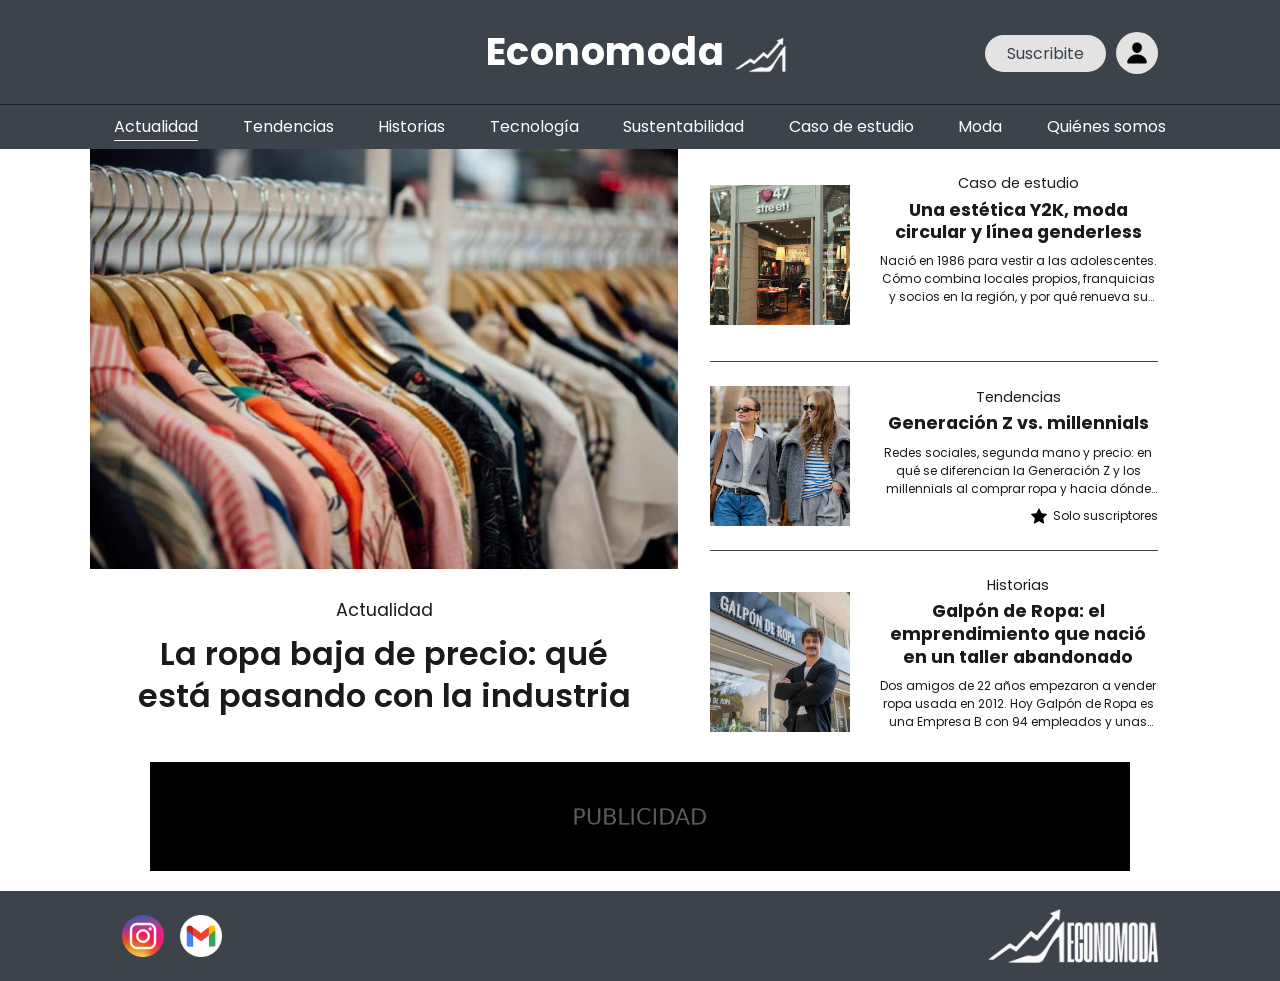
==== commit 85c35a2b: "publicacion de notas (actualidad y casos de estudio)" ====
--- a/index.html
+++ b/index.html
@@ -71,7 +71,7 @@
 
       <!-- ---------- 3.1 NOTA PRINCIPAL (portada) ---------- -->
       <article class="portada">
-        <a href="#" class="portada__enlace">
+        <a href="actualidad/la-ropa-baja-de-precio-oct-2026/index.html" class="portada__enlace">
           <img class="portada__foto" src="img/nota1.png"
                alt="Camisas colgadas">
 
@@ -89,7 +89,7 @@
 
         <!-- Nota 1 -->
         <article class="nota">
-          <a href="#" class="nota__enlace">
+          <a href="casos-de-estudio/una-estetica-Y2K-oct-2026/index.html" class="nota__enlace">
             <span class="nota__seccion">Caso de estudio</span>
             <h2 class="nota__titulo">Una estética Y2K, moda circular y línea genderless</h2>
             <div class="nota__cuerpo">
--- a/css/styles.css
+++ b/css/styles.css
@@ -1036,3 +1036,155 @@
     border-bottom: none;
   }
 }
+
+
+/* ==========================================================
+   15. PÁGINA DE NOTA (artículo)
+   Orden: foto, sección + título + bajada, desarrollo, publicidad.
+   Mobile first: lo de abajo es mobile; en desktop se agranda.
+   La bajada y los párrafos NO tienen límite de renglones.
+   ========================================================== */
+
+/* .contenido es una grilla de 2 columnas en desktop (home); acá es una sola columna */
+.contenido.contenido--nota {
+  display: block;
+}
+
+/* En mobile la nota tiene su propio margen lateral (.contenido no lo trae) */
+.articulo {
+  padding-inline: var(--espacio);
+}
+
+/* ----- Foto ----- */
+.articulo__foto {
+  display: block;
+  margin-inline: calc(-1 * var(--espacio));   /* mobile: la foto ocupa todo el ancho, de borde a borde */
+}
+
+.articulo__foto img {
+  width: 100%;
+  height: auto;
+  display: block;
+}
+
+/* ----- Cabecera: sección, título y bajada ----- */
+.articulo__cabecera {
+  padding: 24px 0 8px;
+  text-align: center;
+}
+
+.articulo__seccion {
+  display: block;
+  font-size: 0.9rem;
+  font-weight: var(--peso-regular);   /* nombre de la sección en regular */
+  margin-bottom: 6px;
+}
+
+.articulo__titulo {
+  font-size: 1.5rem;
+  font-weight: var(--peso-bold);      /* título en bold */
+  line-height: 1.25;
+  margin-bottom: 14px;
+}
+
+.articulo__bajada {
+  font-size: 1rem;
+  font-weight: var(--peso-regular);
+  line-height: 1.6;
+}
+
+/* ----- Desarrollo de la nota ----- */
+.articulo__cuerpo {
+  padding-top: 16px;
+}
+
+.articulo__cuerpo p {
+  font-size: 0.95rem;
+  line-height: 1.75;
+  margin-bottom: 1.1em;
+}
+
+/* Subtítulos dentro de la nota: bold */
+.articulo__cuerpo h2 {
+  font-size: 1.15rem;
+  font-weight: var(--peso-bold);
+  line-height: 1.3;
+  margin: 1.8em 0 0.6em;
+}
+
+/* Publicidad cuadrada en el medio de la nota */
+.publicidad--nota {
+  margin: 32px auto;
+  max-width: 320px;
+}
+
+.publicidad--nota img {
+  width: 100%;
+  height: auto;
+}
+
+/* Banner rectangular al final (usa .banner de la sección 8.a):
+   le damos aire arriba y abajo, y sin el padding lateral de la home porque ya está dentro del margen de la nota */
+.contenido--nota .banner {
+  padding-top: 16px;
+}
+
+/* ----- Tablet y desktop (desde 768px) ----- */
+@media (min-width: 768px) {
+
+  /* La foto pasa a ser un bloque del ancho de la página (igual que la home) con alto controlado */
+  .articulo {
+    padding-inline: 0;
+  }
+
+  .articulo__foto {
+    margin-inline: 0;
+  }
+
+  .articulo__foto img {
+    height: 460px;
+    object-fit: cover;
+  }
+
+  /* Cabecera y texto en una columna angosta y centrada: se lee mejor */
+  .articulo__cabecera,
+  .articulo__cuerpo {
+    max-width: 720px;
+    margin-inline: auto;
+  }
+
+  .articulo__cabecera {
+    padding: 40px 0 12px;
+  }
+
+  .articulo__seccion {
+    font-size: 1.1rem;
+  }
+
+  .articulo__titulo {
+    font-size: 2.2rem;
+    margin-bottom: 18px;
+  }
+
+  .articulo__bajada {
+    font-size: 1.15rem;
+  }
+
+  .articulo__cuerpo p {
+    font-size: 1rem;
+  }
+
+  .articulo__cuerpo h2 {
+    font-size: 1.35rem;
+  }
+
+  .publicidad--nota {
+    max-width: 360px;
+    margin: 40px auto;
+  }
+
+  .contenido--nota .banner {
+    padding: 24px 0 36px;
+  }
+}
+
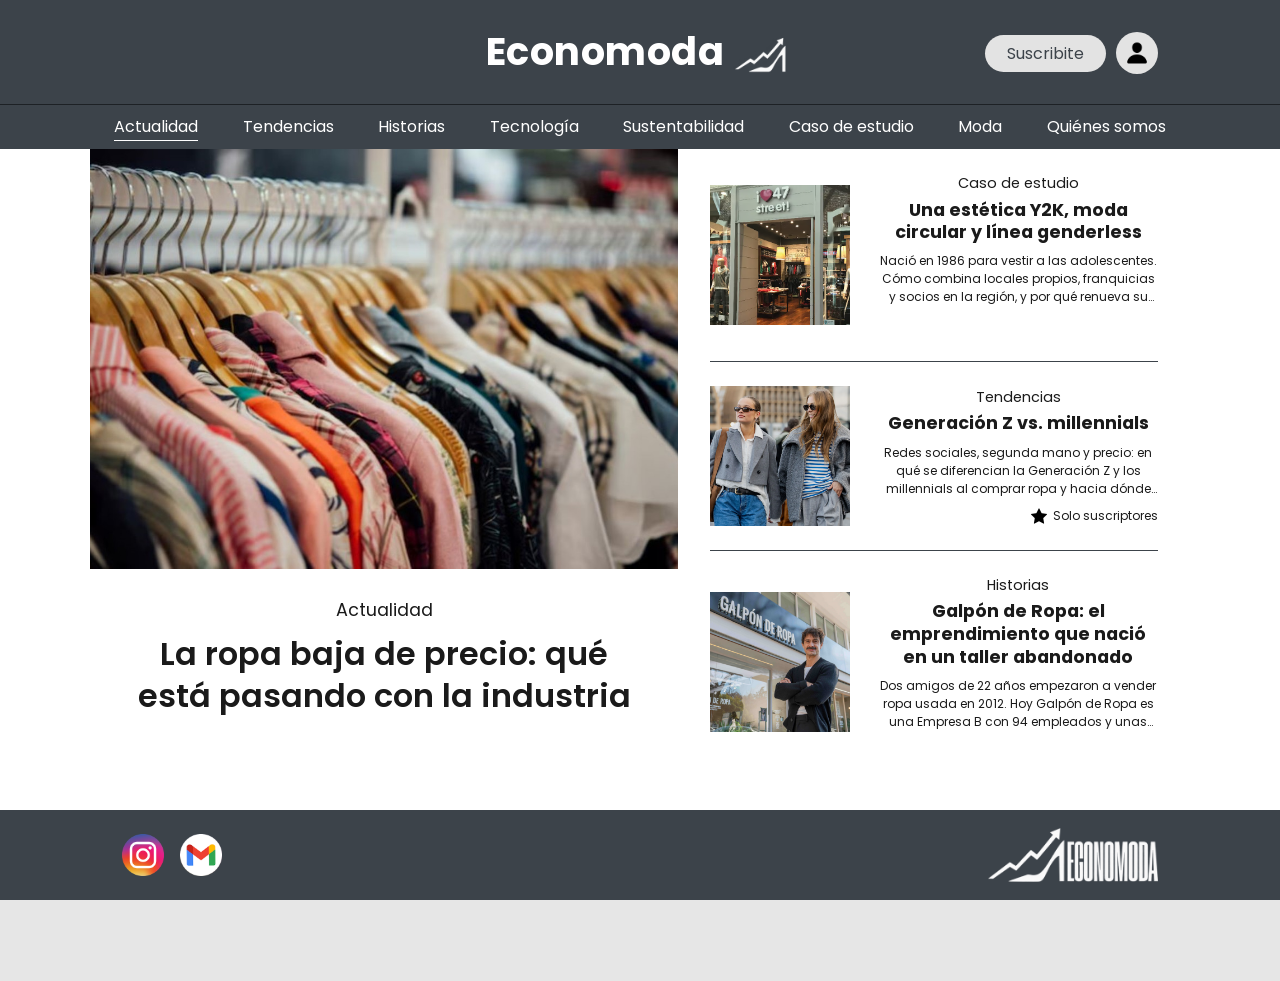
==== commit 82b983e9: "upload nota de historias, tecnologia y sustentabilidad" ====
--- a/index.html
+++ b/index.html
@@ -124,7 +124,7 @@
 
         <!-- Nota 3 -->
         <article class="nota" ID="nota3">
-          <a href="#" class="nota__enlace">
+          <a href="historias/galpon-de-ropa-oct-2026/index.html" class="nota__enlace">
             <span class="nota__seccion">Historias</span>
             <h2 class="nota__titulo">Galpón de Ropa: el emprendimiento que nació en un taller abandonado</h2>
             <div class="nota__cuerpo">
